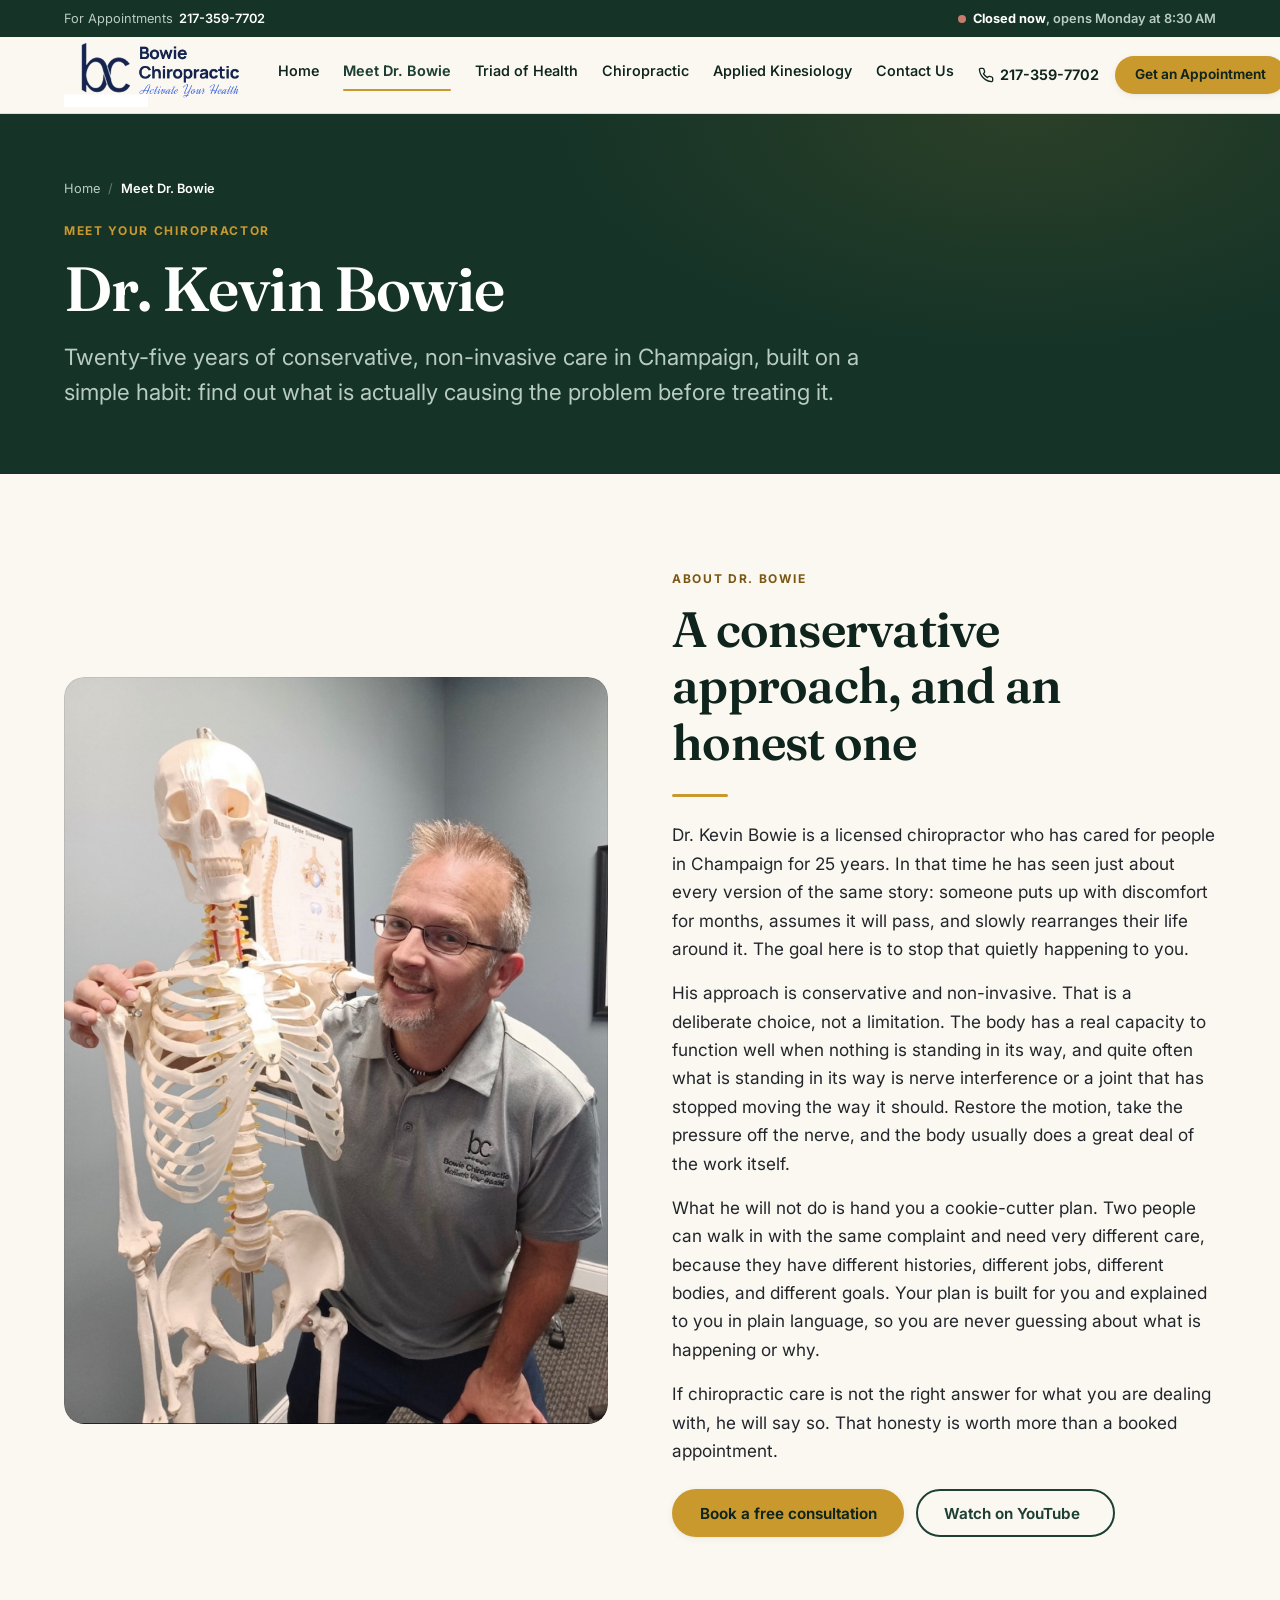
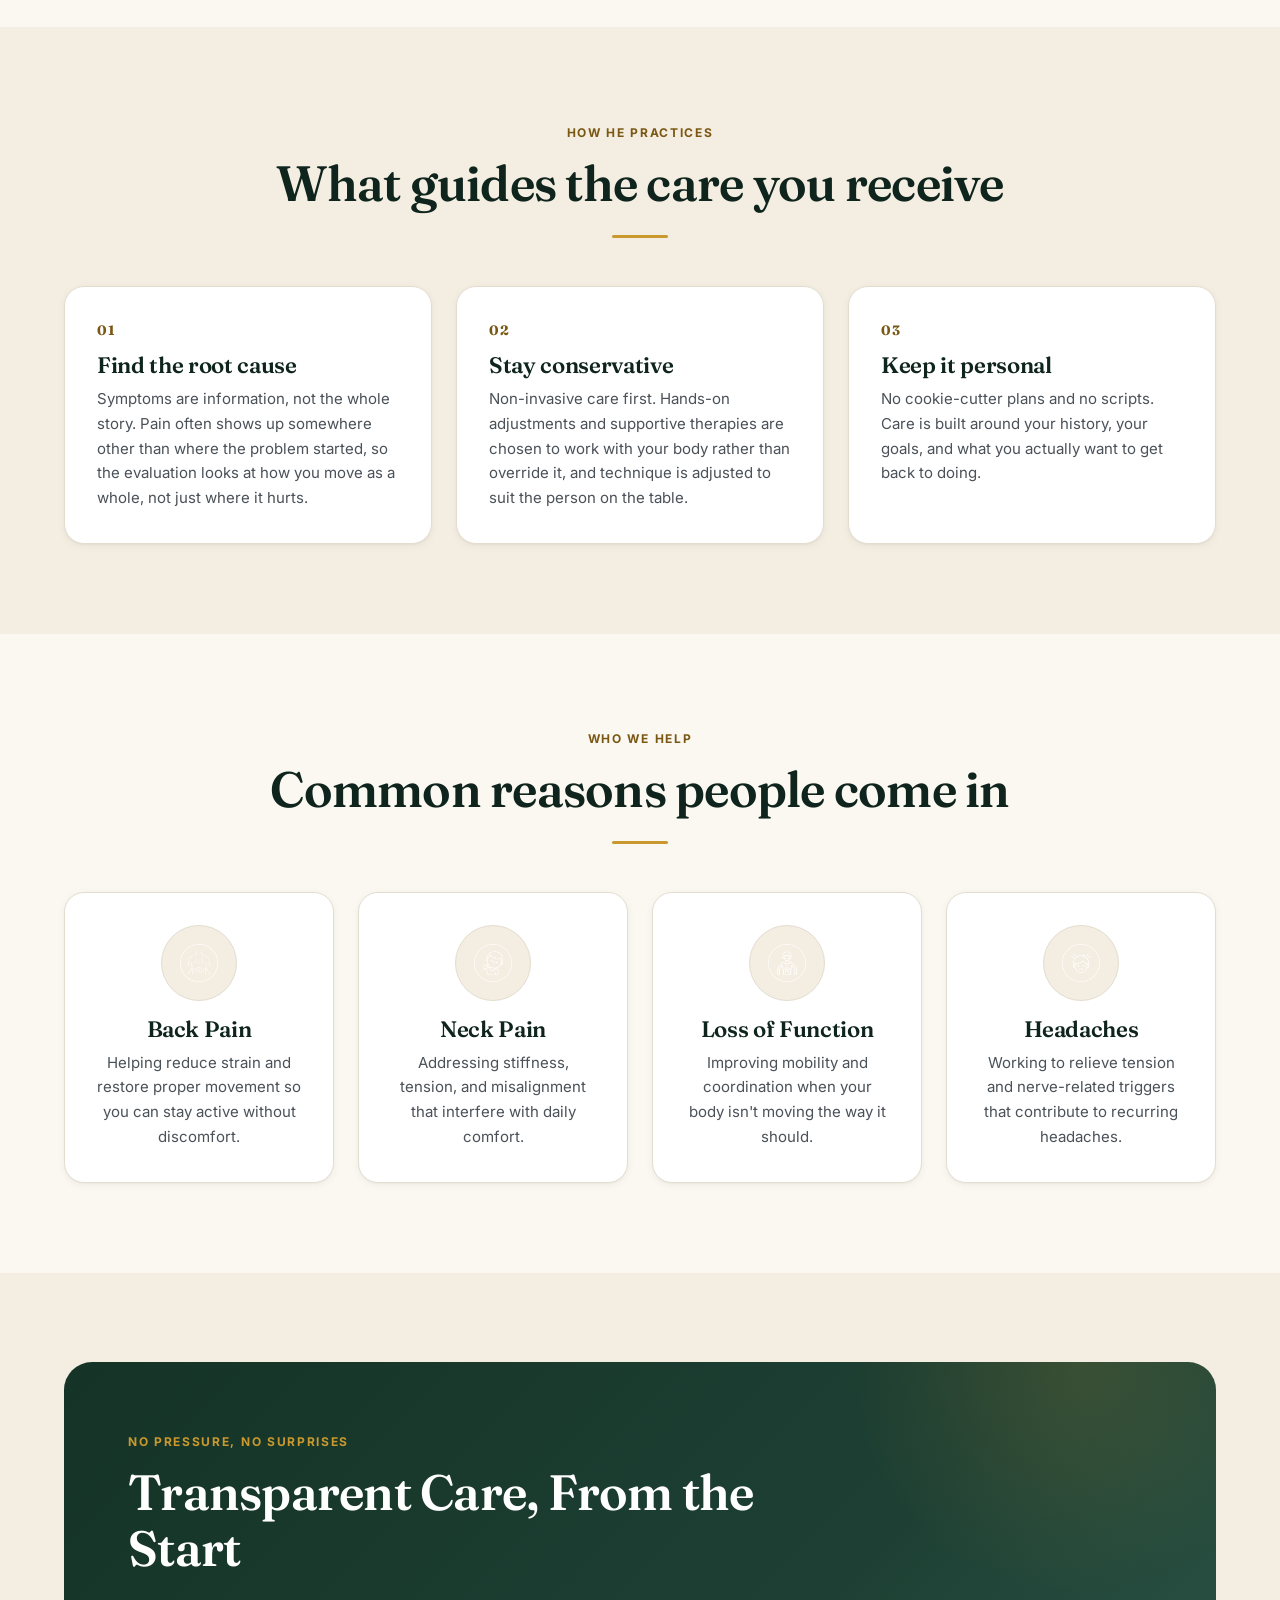
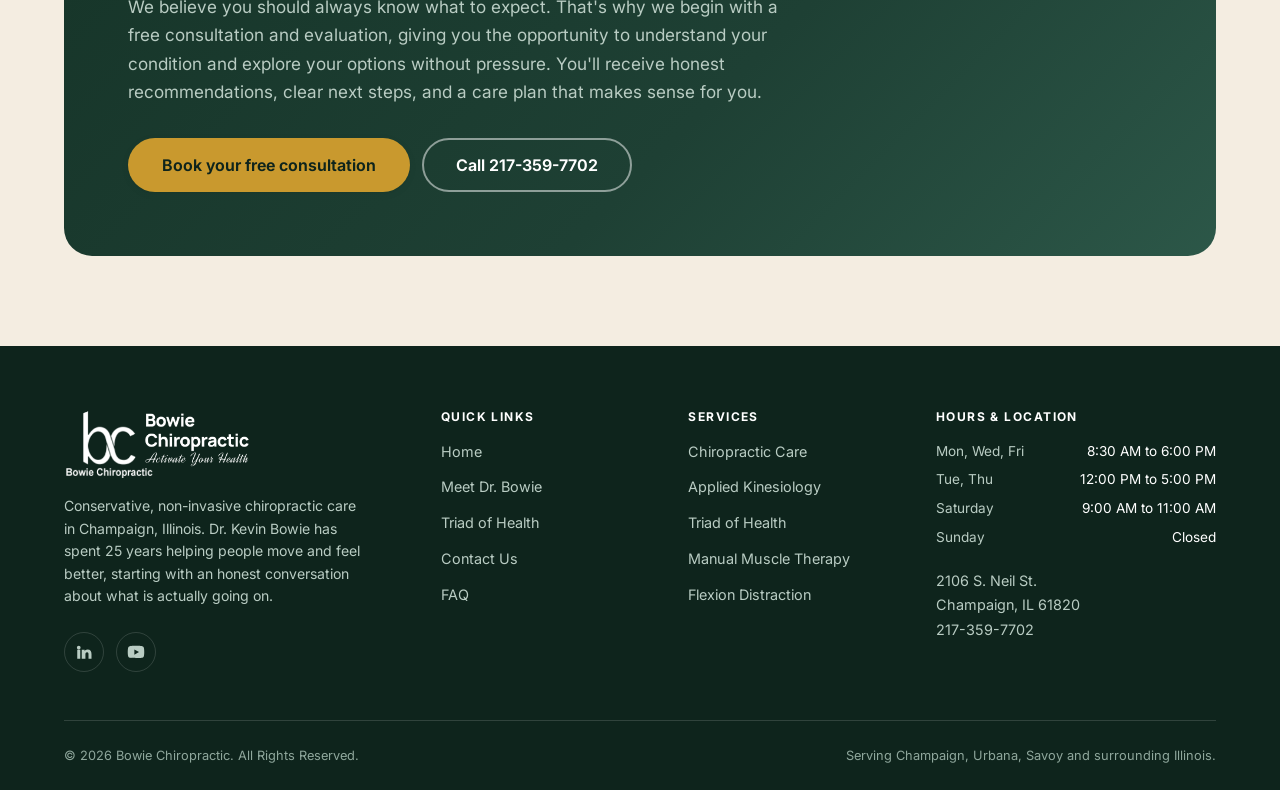
==== about.html @ b3b8a5f2 "Build static site for Bowie Chiropractic Six indexable pages (home, about, triad of health, chiropra" ====
<!DOCTYPE html>
<html lang="en-US">
<head>
<meta charset="utf-8">
<meta name="viewport" content="width=device-width, initial-scale=1">

<title>Meet Dr. Kevin Bowie | Chiropractor in Champaign, IL | Bowie Chiropractic</title>
<meta name="description" content="Meet Dr. Kevin Bowie, a licensed chiropractor with 25 years of experience in Champaign, IL. Conservative, non-invasive care focused on the root cause. Free consultation.">
<link rel="canonical" href="https://bowiechiropractic.com/about.html">

<meta name="robots" content="index, follow, max-image-preview:large">
<meta name="author" content="Bowie Chiropractic">

<meta name="geo.region" content="US-IL">
<meta name="geo.placename" content="Champaign, Illinois">
<meta name="geo.position" content="40.0882841;-88.2458714">
<meta name="ICBM" content="40.0882841, -88.2458714">

<meta property="og:type" content="profile">
<meta property="og:site_name" content="Bowie Chiropractic">
<meta property="og:locale" content="en_US">
<meta property="og:title" content="Meet Dr. Kevin Bowie | Chiropractor in Champaign, IL">
<meta property="og:description" content="25 years of conservative, non-invasive chiropractic care in Champaign, IL. No cookie-cutter plans, and an honest conversation from the start.">
<meta property="og:url" content="https://bowiechiropractic.com/about.html">
<meta property="og:image" content="https://bowiechiropractic.com/images/og-image.jpg">
<meta property="og:image:width" content="1200">
<meta property="og:image:height" content="630">
<meta property="og:image:alt" content="The Bowie Chiropractic office at 2106 S. Neil St. in Champaign, Illinois">

<meta name="twitter:card" content="summary_large_image">
<meta name="twitter:title" content="Meet Dr. Kevin Bowie | Chiropractor in Champaign, IL">
<meta name="twitter:description" content="25 years of conservative, non-invasive chiropractic care in Champaign, IL.">
<meta name="twitter:image" content="https://bowiechiropractic.com/images/og-image.jpg">

<meta name="theme-color" content="#1E4034">
<link rel="icon" href="images/logo.png">
<link rel="apple-touch-icon" href="images/logo.png">

<link rel="preconnect" href="https://fonts.googleapis.com">
<link rel="preconnect" href="https://fonts.gstatic.com" crossorigin>
<link rel="stylesheet" href="https://fonts.googleapis.com/css2?family=Fraunces:ital,opsz,wght@0,9..144,400..700;1,9..144,400..700&family=Inter:wght@400..700&display=swap" media="print" onload="this.media='all'">
<noscript><link rel="stylesheet" href="https://fonts.googleapis.com/css2?family=Fraunces:ital,opsz,wght@0,9..144,400..700;1,9..144,400..700&family=Inter:wght@400..700&display=swap"></noscript>

<link rel="stylesheet" href="css/styles.css">

<!-- ADDRESS NOTE: see the note in index.html. 2106 S. Neil St. is confirmed; some
     directories still list an older 1704 S Neil St address that should be corrected. -->

<script type="application/ld+json">
{
  "@context": "https://schema.org",
  "@type": "Physician",
  "@id": "https://bowiechiropractic.com/about.html#dr-bowie",
  "name": "Dr. Kevin Bowie",
  "givenName": "Kevin",
  "familyName": "Bowie",
  "jobTitle": "Chiropractor",
  "description": "Dr. Kevin Bowie is a licensed chiropractor with 25 years of experience serving Champaign, Illinois. He practices a conservative, non-invasive approach focused on identifying the root cause of dysfunction.",
  "medicalSpecialty": "Chiropractic",
  "url": "https://bowiechiropractic.com/about.html",
  "image": "https://bowiechiropractic.com/images/dr-kevin-bowie.jpeg",
  "telephone": "+1-217-359-7702",
  "worksFor": { "@id": "https://bowiechiropractic.com/#practice" },
  "address": {
    "@type": "PostalAddress",
    "streetAddress": "2106 S. Neil St.",
    "addressLocality": "Champaign",
    "addressRegion": "IL",
    "postalCode": "61820",
    "addressCountry": "US"
  },
  "sameAs": [
    "https://www.linkedin.com/in/kevin-bowie-49126a268",
    "https://www.youtube.com/@DrKevinBowie-j4e"
  ]
}
</script>

<script type="application/ld+json">
{
  "@context": "https://schema.org",
  "@type": "BreadcrumbList",
  "itemListElement": [
    { "@type": "ListItem", "position": 1, "name": "Home", "item": "https://bowiechiropractic.com/" },
    { "@type": "ListItem", "position": 2, "name": "Meet Dr. Bowie", "item": "https://bowiechiropractic.com/about.html" }
  ]
}
</script>
</head>

<body>
<a class="skip-link" href="#main">Skip to main content</a>

<div class="utility">
  <div class="wrap utility__inner">
    <p class="utility__item" style="margin:0;">
      For Appointments
      <a href="tel:+12173597702">217-359-7702</a>
    </p>
    <p class="status" data-status style="margin:0;">
      <span class="status__dot" aria-hidden="true"></span>
      <span class="status__text">Open today: Mon, Wed, Fri 8:30 AM to 6:00 PM</span>
    </p>
  </div>
</div>

<header class="header">
  <div class="wrap header__inner">
    <a class="logo" href="index.html" aria-label="Bowie Chiropractic, home">
      <img src="images/logo.png" alt="Bowie Chiropractic, Activate Your Health" width="333" height="112">
    </a>
    <nav class="nav" id="nav" aria-label="Main">
      <ul class="nav__list">
        <li><a class="nav__link" href="index.html">Home</a></li>
        <li><a class="nav__link" href="about.html" aria-current="page">Meet Dr. Bowie</a></li>
        <li><a class="nav__link" href="triad-of-health.html">Triad of Health</a></li>
        <li><a class="nav__link" href="chiropractic.html">Chiropractic</a></li>
        <li><a class="nav__link" href="applied-kinesiology.html">Applied Kinesiology</a></li>
        <li><a class="nav__link" href="contact.html">Contact Us</a></li>
      </ul>
      <div class="nav__cta">
        <a class="btn btn--gold" href="contact.html">Get an Appointment</a>
        <a class="btn btn--ghost" href="tel:+12173597702">Call 217-359-7702</a>
      </div>
    </nav>
    <div class="header__cta">
      <a class="header__phone" href="tel:+12173597702">
        <svg width="16" height="16" viewBox="0 0 24 24" fill="none" stroke="currentColor" stroke-width="2" stroke-linecap="round" stroke-linejoin="round" aria-hidden="true"><path d="M22 16.92v3a2 2 0 0 1-2.18 2 19.79 19.79 0 0 1-8.63-3.07 19.5 19.5 0 0 1-6-6 19.79 19.79 0 0 1-3.07-8.67A2 2 0 0 1 4.11 2h3a2 2 0 0 1 2 1.72c.13.96.36 1.9.7 2.81a2 2 0 0 1-.45 2.11L8.09 9.91a16 16 0 0 0 6 6l1.27-1.27a2 2 0 0 1 2.11-.45c.9.33 1.85.57 2.81.7A2 2 0 0 1 22 16.92z"/></svg>
        <span>217-359-7702</span>
      </a>
      <a class="btn btn--gold btn--sm" href="contact.html">Get an Appointment</a>
      <button class="burger" type="button" aria-label="Open menu" aria-expanded="false" aria-controls="nav">
        <span class="burger__box" aria-hidden="true"><span></span><span></span><span></span></span>
      </button>
    </div>
  </div>
</header>

<main id="main">

  <section class="page-hero">
    <div class="wrap">
      <nav class="crumbs" aria-label="Breadcrumb">
        <ol>
          <li><a href="index.html">Home</a></li>
          <li><span aria-current="page">Meet Dr. Bowie</span></li>
        </ol>
      </nav>
      <p class="eyebrow">Meet Your Chiropractor</p>
      <h1>Dr. Kevin Bowie</h1>
      <p class="lede">
        Twenty-five years of conservative, non-invasive care in Champaign, built on a simple
        habit: find out what is actually causing the problem before treating it.
      </p>
    </div>
  </section>

  <section class="section section--cream">
    <div class="wrap split">
      <div class="split__media reveal">
        <div class="media-frame">
          <img src="images/dr-kevin-bowie.jpeg"
               alt="Dr. Kevin Bowie smiling beside an anatomical skeleton in his Champaign chiropractic office"
               width="932" height="1280" loading="lazy" decoding="async">
        </div>
      </div>

      <div class="reveal" data-delay="1">
        <p class="eyebrow">About Dr. Bowie</p>
        <h2>A conservative approach, and an honest one</h2>
        <hr class="rule">
        <p>
          Dr. Kevin Bowie is a licensed chiropractor who has cared for people in Champaign for
          25 years. In that time he has seen just about every version of the same story: someone
          puts up with discomfort for months, assumes it will pass, and slowly rearranges their
          life around it. The goal here is to stop that quietly happening to you.
        </p>
        <p>
          His approach is conservative and non-invasive. That is a deliberate choice, not a
          limitation. The body has a real capacity to function well when nothing is standing in
          its way, and quite often what is standing in its way is nerve interference or a joint
          that has stopped moving the way it should. Restore the motion, take the pressure off
          the nerve, and the body usually does a great deal of the work itself.
        </p>
        <p>
          What he will not do is hand you a cookie-cutter plan. Two people can walk in with the
          same complaint and need very different care, because they have different histories,
          different jobs, different bodies, and different goals. Your plan is built for you and
          explained to you in plain language, so you are never guessing about what is happening
          or why.
        </p>
        <p>
          If chiropractic care is not the right answer for what you are dealing with, he will
          say so. That honesty is worth more than a booked appointment.
        </p>
        <div class="btn-row" style="margin-top:1.5rem;">
          <a class="btn btn--gold" href="contact.html">Book a free consultation</a>
          <a class="btn btn--ghost" href="https://www.youtube.com/@DrKevinBowie-j4e" target="_blank" rel="noopener noreferrer">
            Watch on YouTube<span class="sr-only">(opens in a new tab)</span>
          </a>
        </div>
      </div>
    </div>
  </section>

  <!-- Philosophy -->
  <section class="section section--sand">
    <div class="wrap">
      <div class="section-head section-head--center reveal">
        <p class="eyebrow">How He Practices</p>
        <h2>What guides the care you receive</h2>
        <hr class="rule">
      </div>

      <div class="grid grid--3">
        <article class="card reveal">
          <span class="card__num">01</span>
          <h3>Find the root cause</h3>
          <p>
            Symptoms are information, not the whole story. Pain often shows up somewhere other
            than where the problem started, so the evaluation looks at how you move as a whole,
            not just where it hurts.
          </p>
        </article>
        <article class="card reveal" data-delay="1">
          <span class="card__num">02</span>
          <h3>Stay conservative</h3>
          <p>
            Non-invasive care first. Hands-on adjustments and supportive therapies are chosen to
            work with your body rather than override it, and technique is adjusted to suit the
            person on the table.
          </p>
        </article>
        <article class="card reveal" data-delay="2">
          <span class="card__num">03</span>
          <h3>Keep it personal</h3>
          <p>
            No cookie-cutter plans and no scripts. Care is built around your history, your goals,
            and what you actually want to get back to doing.
          </p>
        </article>
      </div>
    </div>
  </section>

  <!-- Conditions -->
  <section class="section section--cream">
    <div class="wrap">
      <div class="section-head section-head--center reveal">
        <p class="eyebrow">Who We Help</p>
        <h2>Common reasons people come in</h2>
        <hr class="rule">
      </div>

      <div class="grid grid--4">
        <article class="card cond reveal">
          <span class="cond__icon" aria-hidden="true">
            <img src="images/icon-back-pain.png" alt="" width="65" height="65" loading="lazy" decoding="async">
          </span>
          <h3>Back Pain</h3>
          <p>Helping reduce strain and restore proper movement so you can stay active without discomfort.</p>
        </article>
        <article class="card cond reveal" data-delay="1">
          <span class="cond__icon" aria-hidden="true">
            <img src="images/icon-neck-pain.png" alt="" width="65" height="65" loading="lazy" decoding="async">
          </span>
          <h3>Neck Pain</h3>
          <p>Addressing stiffness, tension, and misalignment that interfere with daily comfort.</p>
        </article>
        <article class="card cond reveal" data-delay="2">
          <span class="cond__icon" aria-hidden="true">
            <img src="images/icon-loss-of-function.png" alt="" width="65" height="65" loading="lazy" decoding="async">
          </span>
          <h3>Loss of Function</h3>
          <p>Improving mobility and coordination when your body isn't moving the way it should.</p>
        </article>
        <article class="card cond reveal" data-delay="3">
          <span class="cond__icon" aria-hidden="true">
            <img src="images/icon-headaches.png" alt="" width="68" height="68" loading="lazy" decoding="async">
          </span>
          <h3>Headaches</h3>
          <p>Working to relieve tension and nerve-related triggers that contribute to recurring headaches.</p>
        </article>
      </div>
    </div>
  </section>

  <!-- Transparent care -->
  <section class="section section--sand">
    <div class="wrap">
      <div class="band reveal">
        <div class="band__inner">
          <p class="eyebrow">No Pressure, No Surprises</p>
          <h2>Transparent Care, From the Start</h2>
          <p>
            We believe you should always know what to expect. That's why we begin with a free
            consultation and evaluation, giving you the opportunity to understand your
            condition and explore your options without pressure. You'll receive honest
            recommendations, clear next steps, and a care plan that makes sense for you.
          </p>
          <div class="btn-row">
            <a class="btn btn--gold btn--lg" href="contact.html">Book your free consultation</a>
            <a class="btn btn--ghost-light btn--lg" href="tel:+12173597702">Call 217-359-7702</a>
          </div>
        </div>
      </div>
    </div>
  </section>

</main>

<footer class="footer">
  <div class="wrap">
    <div class="footer__grid">
      <div>
        <div class="footer__logo">
          <img src="images/footer-logo.png" alt="Bowie Chiropractic" width="339" height="117" loading="lazy" decoding="async">
        </div>
        <p class="footer__blurb">
          Conservative, non-invasive chiropractic care in Champaign, Illinois. Dr. Kevin Bowie
          has spent 25 years helping people move and feel better, starting with an honest
          conversation about what is actually going on.
        </p>
        <div class="socials">
          <a class="social" href="https://www.linkedin.com/in/kevin-bowie-49126a268" target="_blank" rel="noopener noreferrer" aria-label="Dr. Kevin Bowie on LinkedIn (opens in a new tab)">
            <svg width="18" height="18" viewBox="0 0 24 24" fill="currentColor" aria-hidden="true"><path d="M4.98 3.5a2.5 2.5 0 1 1 0 5 2.5 2.5 0 0 1 0-5zM3 9h4v12H3zM9 9h3.8v1.7h.05c.53-1 1.83-2.05 3.76-2.05C20.6 8.65 22 11.1 22 14.6V21h-4v-5.7c0-1.36-.02-3.1-1.9-3.1-1.9 0-2.2 1.48-2.2 3v5.8H9z"/></svg>
          </a>
          <a class="social" href="https://www.youtube.com/@DrKevinBowie-j4e" target="_blank" rel="noopener noreferrer" aria-label="Dr. Kevin Bowie on YouTube (opens in a new tab)">
            <svg width="18" height="18" viewBox="0 0 24 24" fill="currentColor" aria-hidden="true"><path d="M23 12s0-3.9-.5-5.7c-.3-1-1.1-1.8-2.1-2.1C18.6 3.7 12 3.7 12 3.7s-6.6 0-8.4.5c-1 .3-1.8 1.1-2.1 2.1C1 8.1 1 12 1 12s0 3.9.5 5.7c.3 1 1.1 1.8 2.1 2.1 1.8.5 8.4.5 8.4.5s6.6 0 8.4-.5c1-.3 1.8-1.1 2.1-2.1.5-1.8.5-5.7.5-5.7zM9.8 15.5v-7l6.2 3.5z"/></svg>
          </a>
        </div>
      </div>

      <nav aria-label="Quick links">
        <h2 class="footer__title">Quick Links</h2>
        <ul>
          <li><a href="index.html">Home</a></li>
          <li><a href="about.html">Meet Dr. Bowie</a></li>
          <li><a href="triad-of-health.html">Triad of Health</a></li>
          <li><a href="contact.html">Contact Us</a></li>
          <li><a href="index.html#faq">FAQ</a></li>
        </ul>
      </nav>

      <nav aria-label="Services">
        <h2 class="footer__title">Services</h2>
        <ul>
          <li><a href="chiropractic.html">Chiropractic Care</a></li>
          <li><a href="applied-kinesiology.html">Applied Kinesiology</a></li>
          <li><a href="triad-of-health.html">Triad of Health</a></li>
          <li><a href="chiropractic.html#manual-muscle-therapy">Manual Muscle Therapy</a></li>
          <li><a href="chiropractic.html#flexion-distraction">Flexion Distraction</a></li>
        </ul>
      </nav>

      <div>
        <h2 class="footer__title">Hours &amp; Location</h2>
        <div class="footer__hours">
          <div><span>Mon, Wed, Fri</span><span>8:30 AM to 6:00 PM</span></div>
          <div><span>Tue, Thu</span><span>12:00 PM to 5:00 PM</span></div>
          <div><span>Saturday</span><span>9:00 AM to 11:00 AM</span></div>
          <div><span>Sunday</span><span>Closed</span></div>
        </div>
        <address style="font-style:normal;margin-top:1.25rem;line-height:1.7;">
          <a href="https://www.google.com/maps/search/?api=1&amp;query=2106+S+Neil+St+Champaign+IL+61820" target="_blank" rel="noopener noreferrer">2106 S. Neil St.<br>Champaign, IL 61820</a><br>
          <a href="tel:+12173597702">217-359-7702</a>
        </address>
      </div>
    </div>

    <div class="footer__bottom">
      <p style="margin:0;">&copy; <span data-year>2026</span> Bowie Chiropractic. All Rights Reserved.</p>
      <p style="margin:0;">Serving Champaign, Urbana, Savoy and surrounding Illinois.</p>
    </div>
  </div>
</footer>

<div class="mobile-bar" aria-label="Quick actions">
  <a class="mobile-bar__call" href="tel:+12173597702">
    <svg width="17" height="17" viewBox="0 0 24 24" fill="none" stroke="currentColor" stroke-width="2" stroke-linecap="round" stroke-linejoin="round" aria-hidden="true"><path d="M22 16.92v3a2 2 0 0 1-2.18 2 19.79 19.79 0 0 1-8.63-3.07 19.5 19.5 0 0 1-6-6 19.79 19.79 0 0 1-3.07-8.67A2 2 0 0 1 4.11 2h3a2 2 0 0 1 2 1.72c.13.96.36 1.9.7 2.81a2 2 0 0 1-.45 2.11L8.09 9.91a16 16 0 0 0 6 6l1.27-1.27a2 2 0 0 1 2.11-.45c.9.33 1.85.57 2.81.7A2 2 0 0 1 22 16.92z"/></svg>
    Call
  </a>
  <a class="mobile-bar__book" href="contact.html">
    <svg width="17" height="17" viewBox="0 0 24 24" fill="none" stroke="currentColor" stroke-width="2" stroke-linecap="round" stroke-linejoin="round" aria-hidden="true"><rect x="3" y="4" width="18" height="18" rx="2"/><path d="M16 2v4M8 2v4M3 10h18"/></svg>
    Book a Visit
  </a>
</div>

<script src="js/main.js" defer></script>
</body>
</html>
---- css/styles.css ----
/* ==========================================================================
   Bowie Chiropractic - Design System
   Single stylesheet, no build step.
   Palette: deep pine green primary, warm gold accent, cream/sand grounds.
   NOTE: the logo mark is navy blue, so the header sits on cream (where navy
   reads cleanly) and green carries the footer, bands, and accents.
   ========================================================================== */

/* --------------------------------------------------------------------------
   1. Tokens
   -------------------------------------------------------------------------- */
:root {
  /* Pine green */
  --green-900: #0E241C;
  --green-800: #153327;
  --green-700: #1E4034; /* primary */
  --green-600: #2C5748;
  --green-500: #3E6E5C;
  --green-100: #E3EDE8;

  /* Warm gold */
  --gold-500: #C9992E; /* decorative fills, button grounds */
  --gold-600: #A87A22;
  --gold-ink:  #7A5712; /* gold TEXT on light grounds (AA safe) */
  --gold-on-dark: #E0B94F; /* gold TEXT on green grounds (AA safe) */

  /* Grounds */
  --cream: #FBF8F2;
  --sand: #F4EDE1;
  --sand-deep: #EADFCC;
  --white: #FFFFFF;

  /* Ink */
  --ink: #22262B;
  --ink-soft: #4A5158;
  --ink-mute: #6B7280;
  --ink-on-dark: #EAF1ED;
  --ink-on-dark-soft: #B9CCC3;
  --ink-on-dark-mute: #8FA79C; /* AA on green-900 (6.35:1); --ink-mute is not */

  /* Lines */
  --line: #E3DDD0;
  --line-dark: rgba(255, 255, 255, 0.14);

  /* Type */
  --font-display: "Fraunces", Georgia, "Times New Roman", serif;
  --font-body: "Inter", -apple-system, BlinkMacSystemFont, "Segoe UI", Roboto, sans-serif;

  /* Scale */
  --step--1: clamp(0.83rem, 0.8rem + 0.15vw, 0.9rem);
  --step-0: clamp(1rem, 0.96rem + 0.2vw, 1.075rem);
  --step-1: clamp(1.2rem, 1.12rem + 0.4vw, 1.4rem);
  --step-2: clamp(1.45rem, 1.3rem + 0.75vw, 1.85rem);
  --step-3: clamp(1.75rem, 1.5rem + 1.25vw, 2.4rem);
  --step-4: clamp(2.05rem, 1.65rem + 2vw, 3.1rem);
  --step-5: clamp(2.4rem, 1.8rem + 3vw, 3.9rem);

  /* Space */
  --sp-1: 0.25rem;
  --sp-2: 0.5rem;
  --sp-3: 0.75rem;
  --sp-4: 1rem;
  --sp-5: 1.5rem;
  --sp-6: 2rem;
  --sp-7: 3rem;
  --sp-8: 4rem;
  --sp-9: 6rem;
  --sp-10: 8rem;

  /* Radius */
  --r-sm: 8px;
  --r-md: 14px;
  --r-lg: 20px;
  --r-xl: 28px;
  --r-pill: 999px;

  /* Shadow */
  --sh-1: 0 1px 2px rgba(14, 36, 28, 0.04), 0 2px 8px rgba(14, 36, 28, 0.05);
  --sh-2: 0 2px 4px rgba(14, 36, 28, 0.05), 0 8px 24px rgba(14, 36, 28, 0.08);
  --sh-3: 0 12px 40px rgba(14, 36, 28, 0.14);

  --wrap: 1200px;
  --wrap-narrow: 760px;
  --header-h: 76px;
  --ease: cubic-bezier(0.22, 1, 0.36, 1);
}

/* --------------------------------------------------------------------------
   2. Reset / base
   -------------------------------------------------------------------------- */
*,
*::before,
*::after { box-sizing: border-box; }

html {
  scroll-behavior: smooth;
  -webkit-text-size-adjust: 100%;
  scroll-padding-top: calc(var(--header-h) + 24px);
  /* `clip` not `hidden`: it contains the parked off-canvas drawer without
     making the root a scroll container, so the sticky header still works. */
  overflow-x: clip;
}

body {
  margin: 0;
  font-family: var(--font-body);
  font-size: var(--step-0);
  line-height: 1.65;
  color: var(--ink);
  background: var(--cream);
  -webkit-font-smoothing: antialiased;
  text-rendering: optimizeLegibility;
  /* No overflow-x:hidden here on purpose. It turns <body> into a scroll
     container, which breaks the sticky header. The off-canvas drawer is kept
     out of the layout with visibility:hidden instead. */
}

h1, h2, h3, h4 {
  font-family: var(--font-display);
  font-weight: 600;
  line-height: 1.14;
  letter-spacing: -0.015em;
  color: var(--green-900);
  margin: 0 0 var(--sp-4);
  font-variation-settings: "SOFT" 0, "WONK" 0;
}

h1 { font-size: var(--step-5); }
h2 { font-size: var(--step-4); }
h3 { font-size: var(--step-2); }
h4 { font-size: var(--step-1); }

p { margin: 0 0 var(--sp-4); }
p:last-child { margin-bottom: 0; }

a { color: var(--green-700); text-decoration-thickness: 1px; text-underline-offset: 3px; }
a:hover { color: var(--gold-ink); }

img { max-width: 100%; height: auto; display: block; }

ul, ol { margin: 0 0 var(--sp-4); padding-left: 1.25rem; }
li { margin-bottom: var(--sp-2); }

strong { font-weight: 650; color: var(--green-900); }

/* Focus: visible and consistent */
:focus-visible {
  outline: 3px solid var(--gold-500);
  outline-offset: 3px;
  border-radius: 4px;
}

.skip-link {
  position: absolute;
  left: -9999px;
  top: 0;
  z-index: 200;
  background: var(--green-700);
  color: var(--white);
  padding: var(--sp-3) var(--sp-5);
  border-radius: 0 0 var(--r-sm) 0;
  font-weight: 600;
}
.skip-link:focus {
  left: 0;
  color: var(--white);
}

.sr-only {
  position: absolute;
  width: 1px; height: 1px;
  padding: 0; margin: -1px;
  overflow: hidden;
  clip: rect(0 0 0 0);
  white-space: nowrap;
  border: 0;
}

/* --------------------------------------------------------------------------
   3. Layout
   -------------------------------------------------------------------------- */
.wrap {
  width: 100%;
  max-width: var(--wrap);
  margin-inline: auto;
  padding-inline: var(--sp-5);
}
.wrap--narrow { max-width: var(--wrap-narrow); }

.section { padding-block: clamp(3.5rem, 7vw, 6.5rem); }
.section--tight { padding-block: clamp(2.5rem, 5vw, 4rem); }
.section--cream { background: var(--cream); }
.section--sand { background: var(--sand); }
.section--white { background: var(--white); }
.section--green {
  background: var(--green-800);
  color: var(--ink-on-dark);
}
.section--green h2,
.section--green h3 { color: var(--white); }
.section--green p { color: var(--ink-on-dark-soft); }

/* --------------------------------------------------------------------------
   4. Type helpers
   -------------------------------------------------------------------------- */
.eyebrow {
  display: inline-block;
  font-family: var(--font-body);
  font-size: 0.75rem;
  font-weight: 700;
  letter-spacing: 0.14em;
  text-transform: uppercase;
  color: var(--gold-ink);
  margin-bottom: var(--sp-3);
}
/* Any eyebrow sitting on a green ground must use the lighter gold.
   --gold-ink is for light grounds only (it is ~2:1 on green). */
.section--green .eyebrow,
.page-hero .eyebrow,
.band .eyebrow,
.hero .eyebrow { color: var(--gold-500); }

.lede {
  font-size: var(--step-1);
  line-height: 1.55;
  color: var(--ink-soft);
}
.section--green .lede { color: var(--ink-on-dark-soft); }

.section-head {
  max-width: 68ch;
  margin-bottom: var(--sp-7);
}
.section-head--center {
  text-align: center;
  margin-inline: auto;
}

.rule {
  width: 56px;
  height: 3px;
  border: 0;
  background: var(--gold-500);
  border-radius: 2px;
  margin: var(--sp-5) 0;
}
.section-head--center .rule { margin-inline: auto; }

/* --------------------------------------------------------------------------
   5. Buttons
   -------------------------------------------------------------------------- */
.btn {
  display: inline-flex;
  align-items: center;
  justify-content: center;
  gap: var(--sp-2);
  padding: 0.9rem 1.6rem;
  border-radius: var(--r-pill);
  border: 2px solid transparent;
  font-family: var(--font-body);
  font-size: 0.95rem;
  font-weight: 650;
  line-height: 1;
  text-decoration: none;
  cursor: pointer;
  transition: transform 0.25s var(--ease), box-shadow 0.25s var(--ease),
              background-color 0.2s ease, color 0.2s ease, border-color 0.2s ease;
  white-space: nowrap;
}
.btn:hover { transform: translateY(-2px); }
.btn:active { transform: translateY(0); }

/* Gold: dark ink on gold = AA */
.btn--gold {
  background: var(--gold-500);
  color: var(--green-900);
  box-shadow: var(--sh-1);
}
.btn--gold:hover {
  background: #D9A93B;
  color: var(--green-900);
  box-shadow: var(--sh-2);
}

.btn--green {
  background: var(--green-700);
  color: var(--white);
  box-shadow: var(--sh-1);
}
.btn--green:hover {
  background: var(--green-600);
  color: var(--white);
  box-shadow: var(--sh-2);
}

.btn--ghost {
  background: transparent;
  color: var(--green-700);
  border-color: var(--green-700);
}
.btn--ghost:hover {
  background: var(--green-700);
  color: var(--white);
}

.btn--ghost-light {
  background: transparent;
  color: var(--white);
  border-color: rgba(255, 255, 255, 0.5);
}
.btn--ghost-light:hover {
  background: var(--white);
  color: var(--green-800);
  border-color: var(--white);
}

.btn--lg { padding: 1.05rem 2rem; font-size: 1rem; }
.btn--sm { padding: 0.65rem 1.1rem; font-size: 0.85rem; }

.btn-row {
  display: flex;
  flex-wrap: wrap;
  gap: var(--sp-3);
  align-items: center;
}

/* --------------------------------------------------------------------------
   6. Header
   -------------------------------------------------------------------------- */
.utility {
  background: var(--green-800);
  color: var(--ink-on-dark-soft);
  font-size: 0.8rem;
  padding-block: 0.5rem;
}
.utility__inner {
  display: flex;
  align-items: center;
  justify-content: space-between;
  gap: var(--sp-4);
  flex-wrap: wrap;
}
.utility a { color: var(--white); font-weight: 600; text-decoration: none; }
.utility a:hover { color: var(--gold-500); text-decoration: underline; }

.utility__item {
  display: inline-flex;
  align-items: center;
  gap: 0.4rem;
}

/* Open today indicator */
.status {
  display: inline-flex;
  align-items: center;
  gap: 0.45rem;
  font-weight: 600;
  color: var(--ink-on-dark-soft);
}
.status__dot {
  width: 8px;
  height: 8px;
  border-radius: 50%;
  background: var(--ink-mute);
  flex: none;
  position: relative;
}
.status--open .status__dot { background: #5FBF8C; }
.status--open .status__dot::after {
  content: "";
  position: absolute;
  inset: -4px;
  border-radius: 50%;
  border: 1px solid rgba(95, 191, 140, 0.5);
  animation: pulse 2.4s ease-out infinite;
}
.status--closed .status__dot { background: #C77B6A; }
/* Inherit by default: this component is reused on light grounds (contact page),
   where a hard-coded white would be invisible. Only lighten it inside the
   dark utility bar. */
.status__text b { color: inherit; font-weight: 700; }
.utility .status__text b { color: var(--white); }

@keyframes pulse {
  0% { transform: scale(0.7); opacity: 1; }
  100% { transform: scale(1.5); opacity: 0; }
}

.header {
  position: sticky;
  top: 0;
  z-index: 100;
  background: rgba(251, 248, 242, 0.92);
  backdrop-filter: saturate(180%) blur(12px);
  -webkit-backdrop-filter: saturate(180%) blur(12px);
  border-bottom: 1px solid var(--line);
  transition: box-shadow 0.3s ease;
}
.header.is-stuck { box-shadow: var(--sh-2); }

.header__inner {
  display: flex;
  align-items: center;
  justify-content: space-between;
  gap: var(--sp-5);
  min-height: var(--header-h);
}

.logo { display: inline-flex; align-items: center; flex: none; }
.logo img { width: 190px; height: 64px; object-fit: contain; }

.nav { margin-left: auto; }
/* Drawer-only CTAs. The desktop header has its own phone + button pair. */
.nav__cta { display: none; }
.nav__list {
  display: flex;
  align-items: center;
  gap: var(--sp-5);
  list-style: none;
  margin: 0;
  padding: 0;
}
.nav__link {
  display: inline-block;
  padding: 0.4rem 0;
  font-size: 0.9rem;
  font-weight: 550;
  color: var(--green-900);
  text-decoration: none;
  position: relative;
  white-space: nowrap;
}
.nav__link::after {
  content: "";
  position: absolute;
  left: 0;
  bottom: -2px;
  width: 100%;
  height: 2px;
  background: var(--gold-500);
  transform: scaleX(0);
  transform-origin: right;
  transition: transform 0.3s var(--ease);
  border-radius: 2px;
}
.nav__link:hover::after,
.nav__link[aria-current="page"]::after {
  transform: scaleX(1);
  transform-origin: left;
}
.nav__link[aria-current="page"] { color: var(--green-700); font-weight: 650; }

.header__cta {
  display: flex;
  align-items: center;
  gap: var(--sp-4);
  flex: none;
}
.header__phone {
  display: inline-flex;
  align-items: center;
  gap: 0.4rem;
  font-weight: 650;
  font-size: 0.9rem;
  color: var(--green-900);
  text-decoration: none;
  white-space: nowrap;
}
.header__phone:hover { color: var(--gold-ink); }
.header__phone svg { flex: none; }

/* Burger */
.burger {
  display: none;
  width: 44px;
  height: 44px;
  padding: 0;
  border: 1px solid var(--line);
  border-radius: var(--r-sm);
  background: var(--white);
  cursor: pointer;
  align-items: center;
  justify-content: center;
}
.burger__box {
  position: relative;
  width: 20px;
  height: 14px;
  display: block;
}
.burger__box span {
  position: absolute;
  left: 0;
  width: 100%;
  height: 2px;
  background: var(--green-900);
  border-radius: 2px;
  transition: transform 0.3s var(--ease), opacity 0.2s ease, top 0.3s var(--ease);
}
.burger__box span:nth-child(1) { top: 0; }
.burger__box span:nth-child(2) { top: 6px; }
.burger__box span:nth-child(3) { top: 12px; }
.burger[aria-expanded="true"] .burger__box span:nth-child(1) { top: 6px; transform: rotate(45deg); }
.burger[aria-expanded="true"] .burger__box span:nth-child(2) { opacity: 0; }
.burger[aria-expanded="true"] .burger__box span:nth-child(3) { top: 6px; transform: rotate(-45deg); }

/* --------------------------------------------------------------------------
   7. Hero
   -------------------------------------------------------------------------- */
.hero {
  position: relative;
  background: var(--green-800);
  color: var(--ink-on-dark);
  overflow: hidden;
  isolation: isolate;
}
.hero::before {
  content: "";
  position: absolute;
  inset: 0;
  background:
    radial-gradient(900px 500px at 12% 10%, rgba(62, 110, 92, 0.5), transparent 60%),
    radial-gradient(700px 500px at 95% 90%, rgba(201, 153, 46, 0.14), transparent 60%);
  z-index: -1;
}
.hero__grid {
  display: grid;
  grid-template-columns: 1.05fr 0.95fr;
  gap: clamp(2rem, 5vw, 4.5rem);
  align-items: center;
  padding-block: clamp(3rem, 6vw, 5.5rem);
}
.hero h1 { color: var(--white); }
.hero h1 em {
  font-style: italic;
  color: var(--gold-500);
  font-variation-settings: "SOFT" 100, "WONK" 1;
}
.hero__lede {
  font-size: var(--step-1);
  color: var(--ink-on-dark-soft);
  max-width: 52ch;
  margin-bottom: var(--sp-6);
}

.badge {
  display: inline-flex;
  align-items: center;
  gap: var(--sp-2);
  padding: 0.45rem 0.95rem;
  border-radius: var(--r-pill);
  background: rgba(201, 153, 46, 0.16);
  border: 1px solid rgba(201, 153, 46, 0.45);
  color: var(--gold-500);
  font-size: 0.78rem;
  font-weight: 700;
  letter-spacing: 0.08em;
  text-transform: uppercase;
  margin-bottom: var(--sp-5);
}
.badge svg { flex: none; }

.hero__media {
  position: relative;
}
.hero__media img {
  width: 100%;
  height: clamp(380px, 52vw, 560px);
  object-fit: cover;
  object-position: center 22%;
  border-radius: var(--r-xl);
  box-shadow: var(--sh-3);
}
.hero__media::after {
  content: "";
  position: absolute;
  inset: 0;
  border-radius: var(--r-xl);
  box-shadow: inset 0 0 0 1px rgba(255, 255, 255, 0.14);
  pointer-events: none;
}

/* Floating credential card */
.hero__card {
  position: absolute;
  left: clamp(-1rem, -2vw, -2rem);
  bottom: clamp(1rem, 3vw, 2rem);
  background: var(--white);
  border-radius: var(--r-md);
  box-shadow: var(--sh-3);
  padding: var(--sp-4) var(--sp-5);
  max-width: 260px;
}
.hero__card p {
  margin: 0;
  font-size: 0.82rem;
  line-height: 1.45;
  color: var(--ink-soft);
}
.hero__card strong {
  display: block;
  font-family: var(--font-display);
  font-size: 1rem;
  color: var(--green-900);
  margin-bottom: 2px;
}

/* --------------------------------------------------------------------------
   8. Trust bar
   -------------------------------------------------------------------------- */
.trust {
  background: var(--green-900);
  border-top: 1px solid var(--line-dark);
  padding-block: var(--sp-5);
}
.trust__grid {
  display: grid;
  grid-template-columns: repeat(4, 1fr);
  gap: var(--sp-5);
}
.trust__item {
  display: flex;
  align-items: center;
  gap: var(--sp-3);
  color: var(--ink-on-dark-soft);
  font-size: 0.86rem;
  line-height: 1.35;
}
.trust__item svg { flex: none; color: var(--gold-500); }
.trust__item b { display: block; color: var(--white); font-weight: 650; }

/* --------------------------------------------------------------------------
   9. Cards
   -------------------------------------------------------------------------- */
.grid { display: grid; gap: var(--sp-5); }
.grid--2 { grid-template-columns: repeat(2, 1fr); }
.grid--3 { grid-template-columns: repeat(3, 1fr); }
.grid--4 { grid-template-columns: repeat(4, 1fr); }

.card {
  background: var(--white);
  border: 1px solid var(--line);
  border-radius: var(--r-lg);
  padding: var(--sp-6);
  box-shadow: var(--sh-1);
  transition: transform 0.35s var(--ease), box-shadow 0.35s var(--ease),
              border-color 0.35s ease;
  position: relative;
  display: flex;
  flex-direction: column;
}
.card:hover {
  transform: translateY(-4px);
  box-shadow: var(--sh-2);
  border-color: var(--sand-deep);
}
.card h3 { font-size: var(--step-1); margin-bottom: var(--sp-2); }
.card p { font-size: 0.94rem; color: var(--ink-soft); }

/* Whole-card link */
.card--link .card__link {
  text-decoration: none;
  color: inherit;
}
.card--link .card__link::after {
  content: "";
  position: absolute;
  inset: 0;
  border-radius: var(--r-lg);
}
.card--link:focus-within {
  outline: 3px solid var(--gold-500);
  outline-offset: 3px;
}
.card--link .card__link:focus-visible { outline: none; }

.card__num {
  font-family: var(--font-display);
  font-size: 0.85rem;
  font-weight: 700;
  color: var(--gold-ink);
  letter-spacing: 0.1em;
  margin-bottom: var(--sp-3);
  display: block;
}

.card__icon {
  width: 52px;
  height: 52px;
  border-radius: var(--r-md);
  background: var(--green-100);
  display: grid;
  place-items: center;
  margin-bottom: var(--sp-4);
  color: var(--green-700);
  flex: none;
}
.card__icon svg { width: 26px; height: 26px; }
.card__icon img { width: 30px; height: 30px; object-fit: contain; }

.card__more {
  margin-top: auto;
  padding-top: var(--sp-4);
  font-size: 0.85rem;
  font-weight: 650;
  color: var(--green-700);
  display: inline-flex;
  align-items: center;
  gap: 0.35rem;
}
.card--link:hover .card__more { color: var(--gold-ink); gap: 0.6rem; }
.card__more svg { transition: transform 0.25s var(--ease); }
.card--link:hover .card__more svg { transform: translateX(3px); }

/* Condition cards (use his real icon PNGs) */
.cond {
  text-align: center;
  align-items: center;
}
.cond__icon {
  width: 76px;
  height: 76px;
  border-radius: 50%;
  background: var(--sand);
  display: grid;
  place-items: center;
  margin-bottom: var(--sp-4);
  border: 1px solid var(--line);
}
.cond__icon img { width: 38px; height: 38px; object-fit: contain; }
.cond h3 { font-size: var(--step-1); }

/* --------------------------------------------------------------------------
   10. Split / media rows
   -------------------------------------------------------------------------- */
.split {
  display: grid;
  grid-template-columns: 1fr 1fr;
  gap: clamp(2rem, 5vw, 4.5rem);
  align-items: center;
}
.split--media-right .split__media { order: 2; }
.split__media img {
  width: 100%;
  border-radius: var(--r-lg);
  box-shadow: var(--sh-2);
}
.split__media--tall img {
  height: clamp(400px, 50vw, 580px);
  object-fit: cover;
}

.media-frame {
  position: relative;
  border-radius: var(--r-lg);
  overflow: hidden;
}
.media-frame::after {
  content: "";
  position: absolute;
  inset: 0;
  box-shadow: inset 0 0 0 1px rgba(14, 36, 28, 0.08);
  border-radius: var(--r-lg);
  pointer-events: none;
}

/* --------------------------------------------------------------------------
   11. Checklist / who we help
   -------------------------------------------------------------------------- */
.checks { list-style: none; padding: 0; margin: 0; display: grid; gap: var(--sp-4); }
.checks li {
  display: flex;
  gap: var(--sp-4);
  align-items: flex-start;
  margin: 0;
  padding: var(--sp-4) 0;
  border-bottom: 1px solid var(--line);
}
.checks li:last-child { border-bottom: 0; }
.checks__mark {
  width: 26px;
  height: 26px;
  border-radius: 50%;
  background: var(--green-100);
  color: var(--green-700);
  display: grid;
  place-items: center;
  flex: none;
  margin-top: 2px;
}
.checks__mark svg { width: 14px; height: 14px; }
.checks b {
  display: block;
  color: var(--green-900);
  font-family: var(--font-display);
  font-size: 1.05rem;
  font-weight: 600;
  margin-bottom: 2px;
}
.checks span { color: var(--ink-soft); font-size: 0.94rem; }

/* --------------------------------------------------------------------------
   12. Phases of care (from Dr. Bowie's in-office board)
   -------------------------------------------------------------------------- */
.phases {
  display: grid;
  grid-template-columns: repeat(3, 1fr);
  gap: var(--sp-5);
  counter-reset: phase;
  position: relative;
}
.phase {
  background: rgba(255, 255, 255, 0.05);
  border: 1px solid var(--line-dark);
  border-radius: var(--r-lg);
  padding: var(--sp-6);
  position: relative;
  overflow: hidden;
}
.phase__step {
  font-family: var(--font-display);
  font-size: 0.78rem;
  font-weight: 700;
  letter-spacing: 0.14em;
  text-transform: uppercase;
  color: var(--gold-500);
  display: block;
  margin-bottom: var(--sp-2);
}
.phase h3 {
  font-size: var(--step-2);
  color: var(--white);
  font-style: italic;
  font-variation-settings: "SOFT" 100, "WONK" 1;
  margin-bottom: var(--sp-4);
}
.phase ul {
  list-style: none;
  padding: 0;
  margin: 0;
  display: grid;
  gap: var(--sp-2);
}
.phase li {
  color: var(--ink-on-dark-soft);
  font-size: 0.9rem;
  padding-left: 1.1rem;
  position: relative;
  margin: 0;
}
.phase li::before {
  content: "";
  position: absolute;
  left: 0;
  top: 0.6em;
  width: 5px;
  height: 5px;
  border-radius: 50%;
  background: var(--gold-500);
}

.phases__note {
  text-align: center;
  margin-top: var(--sp-6);
  font-family: var(--font-display);
  font-size: var(--step-1);
  font-style: italic;
  color: var(--white);
  font-variation-settings: "SOFT" 100, "WONK" 1;
}

/* --------------------------------------------------------------------------
   13. Triad
   -------------------------------------------------------------------------- */
.triad {
  display: grid;
  grid-template-columns: repeat(3, 1fr);
  gap: var(--sp-5);
}
.triad__card {
  background: var(--white);
  border: 1px solid var(--line);
  border-radius: var(--r-lg);
  padding: var(--sp-6);
  box-shadow: var(--sh-1);
  border-top: 3px solid var(--gold-500);
  transition: transform 0.35s var(--ease), box-shadow 0.35s var(--ease);
}
.triad__card:hover { transform: translateY(-4px); box-shadow: var(--sh-2); }
.triad__glyph {
  width: 56px;
  height: 56px;
  border-radius: var(--r-md);
  background: var(--green-100);
  display: grid;
  place-items: center;
  color: var(--green-700);
  margin-bottom: var(--sp-4);
}

/* Triangle diagram */
.triangle {
  display: grid;
  place-items: center;
  padding: var(--sp-6);
}
.triangle svg { width: 100%; max-width: 420px; height: auto; }

/* --------------------------------------------------------------------------
   14. Band / CTA
   -------------------------------------------------------------------------- */
.band {
  background: linear-gradient(135deg, var(--green-800), var(--green-700) 60%, var(--green-600));
  color: var(--white);
  border-radius: var(--r-xl);
  padding: clamp(2.5rem, 5vw, 4rem);
  position: relative;
  overflow: hidden;
}
.band::before {
  content: "";
  position: absolute;
  top: -50%;
  right: -10%;
  width: 500px;
  height: 500px;
  background: radial-gradient(circle, rgba(201, 153, 46, 0.16), transparent 65%);
  pointer-events: none;
}
.band h2 { color: var(--white); position: relative; }
.band p { color: var(--ink-on-dark-soft); position: relative; }
.band .btn-row { position: relative; margin-top: var(--sp-6); }
.band__inner { max-width: 62ch; position: relative; }

.cta-final { text-align: center; }
.cta-final .band__inner { max-width: 62ch; margin-inline: auto; }
.cta-final .btn-row { justify-content: center; }

/* --------------------------------------------------------------------------
   15. FAQ
   -------------------------------------------------------------------------- */
.faq { display: grid; gap: var(--sp-3); max-width: 860px; margin-inline: auto; }

.faq__item {
  background: var(--white);
  border: 1px solid var(--line);
  border-radius: var(--r-md);
  overflow: hidden;
  transition: border-color 0.25s ease, box-shadow 0.25s ease;
}
.faq__item[open] {
  border-color: var(--sand-deep);
  box-shadow: var(--sh-1);
}
.faq__q {
  display: flex;
  align-items: center;
  justify-content: space-between;
  gap: var(--sp-4);
  padding: var(--sp-5);
  cursor: pointer;
  font-family: var(--font-display);
  font-size: var(--step-1);
  font-weight: 600;
  color: var(--green-900);
  list-style: none;
  transition: background-color 0.2s ease;
}
.faq__q::-webkit-details-marker { display: none; }
.faq__q:hover { background: var(--sand); }
.faq__icon {
  flex: none;
  width: 30px;
  height: 30px;
  border-radius: 50%;
  background: var(--green-100);
  color: var(--green-700);
  display: grid;
  place-items: center;
  transition: transform 0.35s var(--ease), background-color 0.25s ease;
}
.faq__item[open] .faq__icon {
  transform: rotate(45deg);
  background: var(--gold-500);
  color: var(--green-900);
}
.faq__a {
  padding: 0 var(--sp-5) var(--sp-5);
  color: var(--ink-soft);
  font-size: 0.96rem;
}
.faq__a p { max-width: 68ch; }

/* --------------------------------------------------------------------------
   16. Location / map
   -------------------------------------------------------------------------- */
.map-frame {
  border-radius: var(--r-lg);
  overflow: hidden;
  border: 1px solid var(--line);
  box-shadow: var(--sh-2);
  background: var(--sand);
  min-height: 380px;
}
.map-frame iframe {
  display: block;
  width: 100%;
  height: 100%;
  min-height: 380px;
  border: 0;
}

.info-list { list-style: none; padding: 0; margin: 0; display: grid; gap: var(--sp-5); }
.info-list li { display: flex; gap: var(--sp-4); margin: 0; }
.info-list__icon {
  width: 42px;
  height: 42px;
  border-radius: var(--r-sm);
  background: var(--green-100);
  color: var(--green-700);
  display: grid;
  place-items: center;
  flex: none;
}
.info-list b {
  display: block;
  font-size: 0.75rem;
  font-weight: 700;
  letter-spacing: 0.1em;
  text-transform: uppercase;
  color: var(--gold-ink);
  margin-bottom: 2px;
}
.info-list a { color: var(--green-900); font-weight: 600; text-decoration: none; }
.info-list a:hover { color: var(--gold-ink); text-decoration: underline; }

/* Hours table */
.hours {
  width: 100%;
  border-collapse: collapse;
  font-size: 0.94rem;
}
.hours caption {
  text-align: left;
  font-family: var(--font-display);
  font-size: var(--step-1);
  font-weight: 600;
  color: var(--green-900);
  margin-bottom: var(--sp-4);
}
.hours th,
.hours td {
  padding: 0.8rem 0.25rem;
  border-bottom: 1px solid var(--line);
  text-align: left;
}
.hours th {
  font-weight: 600;
  color: var(--green-900);
  width: 42%;
}
.hours td { color: var(--ink-soft); text-align: right; }
.hours tr:last-child th,
.hours tr:last-child td { border-bottom: 0; }
.hours tr.is-today th,
.hours tr.is-today td {
  color: var(--green-700);
  font-weight: 700;
  background: var(--green-100);
}
.hours tr.is-today th { border-radius: var(--r-sm) 0 0 var(--r-sm); padding-left: 0.6rem; }
.hours tr.is-today td { border-radius: 0 var(--r-sm) var(--r-sm) 0; padding-right: 0.6rem; }
.hours .is-closed { color: var(--ink-mute); }

/* --------------------------------------------------------------------------
   17. Video library
   -------------------------------------------------------------------------- */
.video-cta {
  display: grid;
  grid-template-columns: auto 1fr auto;
  align-items: center;
  gap: var(--sp-5);
  background: var(--white);
  border: 1px solid var(--line);
  border-radius: var(--r-lg);
  padding: var(--sp-6);
  box-shadow: var(--sh-1);
}
.video-cta__play {
  width: 64px;
  height: 64px;
  border-radius: 50%;
  background: #FF0000;
  color: var(--white);
  display: grid;
  place-items: center;
  flex: none;
  box-shadow: 0 6px 20px rgba(255, 0, 0, 0.28);
}
.video-cta h3 { margin-bottom: var(--sp-1); }
.video-cta p { margin: 0; font-size: 0.94rem; color: var(--ink-soft); }

/* --------------------------------------------------------------------------
   18. Page hero (inner pages)
   -------------------------------------------------------------------------- */
.page-hero {
  background: var(--green-800);
  color: var(--ink-on-dark);
  padding-block: clamp(2.75rem, 5vw, 4.5rem);
  position: relative;
  overflow: hidden;
}
.page-hero::before {
  content: "";
  position: absolute;
  inset: 0;
  background: radial-gradient(800px 400px at 80% 0%, rgba(201, 153, 46, 0.12), transparent 60%);
}
.page-hero > * { position: relative; }
.page-hero h1 { color: var(--white); max-width: 20ch; }
/* Must re-light .lede here: its default --ink-soft is a dark-on-dark failure
   against the green ground (~1.7:1). */
.page-hero .lede {
  max-width: 60ch;
  color: var(--ink-on-dark-soft);
}

/* Breadcrumb */
.crumbs {
  font-size: 0.8rem;
  margin-bottom: var(--sp-4);
}
.crumbs ol {
  list-style: none;
  display: flex;
  flex-wrap: wrap;
  gap: 0.5rem;
  padding: 0;
  margin: 0;
}
.crumbs li { margin: 0; display: flex; align-items: center; gap: 0.5rem; }
.crumbs li:not(:last-child)::after {
  content: "/";
  color: rgba(255, 255, 255, 0.35);
}
.crumbs a { color: var(--ink-on-dark-soft); text-decoration: none; }
.crumbs a:hover { color: var(--gold-500); text-decoration: underline; }
.crumbs [aria-current="page"] { color: var(--white); font-weight: 600; }

/* Prose */
.prose h2 { margin-top: var(--sp-7); }
.prose h2:first-child { margin-top: 0; }
.prose h3 { margin-top: var(--sp-6); }
.prose ul { padding-left: 0; list-style: none; }
.prose ul li {
  padding-left: 1.6rem;
  position: relative;
  color: var(--ink-soft);
}
.prose ul li::before {
  content: "";
  position: absolute;
  left: 0;
  top: 0.62em;
  width: 6px;
  height: 6px;
  border-radius: 50%;
  background: var(--gold-500);
}

/* Anchored therapy subsections */
.therapy {
  background: var(--white);
  border: 1px solid var(--line);
  border-radius: var(--r-lg);
  padding: var(--sp-6);
  box-shadow: var(--sh-1);
  scroll-margin-top: calc(var(--header-h) + 32px);
}
.therapy + .therapy { margin-top: var(--sp-5); }
.therapy h3 { margin-top: 0; display: flex; align-items: center; gap: var(--sp-3); }
.therapy__tag {
  font-family: var(--font-body);
  font-size: 0.68rem;
  font-weight: 700;
  letter-spacing: 0.1em;
  text-transform: uppercase;
  color: var(--gold-ink);
  background: var(--sand);
  border: 1px solid var(--sand-deep);
  padding: 0.25rem 0.6rem;
  border-radius: var(--r-pill);
}

/* Jump links */
.jump {
  display: flex;
  flex-wrap: wrap;
  gap: var(--sp-2);
  padding: 0;
  margin: 0 0 var(--sp-6);
  list-style: none;
}
.jump li { margin: 0; }
.jump a {
  display: inline-block;
  padding: 0.5rem 0.95rem;
  border-radius: var(--r-pill);
  background: var(--white);
  border: 1px solid var(--line);
  font-size: 0.84rem;
  font-weight: 600;
  color: var(--green-700);
  text-decoration: none;
  transition: all 0.2s ease;
}
.jump a:hover {
  background: var(--green-700);
  color: var(--white);
  border-color: var(--green-700);
}

/* --------------------------------------------------------------------------
   19. Form
   -------------------------------------------------------------------------- */
.form { display: grid; gap: var(--sp-4); }
.form__row { display: grid; grid-template-columns: 1fr 1fr; gap: var(--sp-4); }
.field { display: grid; gap: 0.4rem; }
.field label {
  font-size: 0.82rem;
  font-weight: 650;
  color: var(--green-900);
}
.field .req { color: #B4483A; }
.field input,
.field textarea {
  font-family: var(--font-body);
  font-size: 0.95rem;
  color: var(--ink);
  padding: 0.85rem 1rem;
  border: 1px solid var(--line);
  border-radius: var(--r-sm);
  background: var(--white);
  width: 100%;
  transition: border-color 0.2s ease, box-shadow 0.2s ease;
}
.field input:focus,
.field textarea:focus {
  outline: none;
  border-color: var(--green-600);
  box-shadow: 0 0 0 3px rgba(44, 87, 72, 0.15);
}
.field textarea { resize: vertical; min-height: 140px; }
.form__note { font-size: 0.8rem; color: var(--ink-mute); }

.form-card {
  background: var(--white);
  border: 1px solid var(--line);
  border-radius: var(--r-lg);
  padding: clamp(1.5rem, 3vw, 2.5rem);
  box-shadow: var(--sh-2);
}

/* --------------------------------------------------------------------------
   20. Footer
   -------------------------------------------------------------------------- */
.footer {
  background: var(--green-900);
  color: var(--ink-on-dark-soft);
  padding-block: var(--sp-8) var(--sp-5);
  font-size: 0.9rem;
}
.footer__grid {
  display: grid;
  grid-template-columns: 1.6fr 1fr 1fr 1.3fr;
  gap: var(--sp-6);
  padding-bottom: var(--sp-7);
  border-bottom: 1px solid var(--line-dark);
}
.footer h2, .footer h3 { color: var(--white); }
.footer__logo img { width: 200px; height: 69px; object-fit: contain; margin-bottom: var(--sp-4); }
.footer__blurb { max-width: 34ch; font-size: 0.88rem; line-height: 1.6; }
.footer__title {
  font-family: var(--font-body);
  font-size: 0.75rem;
  font-weight: 700;
  letter-spacing: 0.12em;
  text-transform: uppercase;
  color: var(--gold-500);
  margin-bottom: var(--sp-4);
}
.footer ul { list-style: none; padding: 0; margin: 0; display: grid; gap: var(--sp-3); }
.footer li { margin: 0; }
.footer a { color: var(--ink-on-dark-soft); text-decoration: none; transition: color 0.2s ease; }
.footer a:hover { color: var(--gold-500); text-decoration: underline; }

.footer__hours { display: grid; gap: 0.4rem; font-size: 0.85rem; }
.footer__hours div { display: flex; justify-content: space-between; gap: var(--sp-4); }
.footer__hours span:last-child { color: var(--white); white-space: nowrap; }

.socials { display: flex; gap: var(--sp-3); margin-top: var(--sp-5); }
.social {
  width: 40px;
  height: 40px;
  border-radius: 50%;
  border: 1px solid var(--line-dark);
  display: grid;
  place-items: center;
  color: var(--ink-on-dark-soft);
  transition: all 0.25s var(--ease);
}
.social:hover {
  background: var(--gold-500);
  border-color: var(--gold-500);
  color: var(--green-900);
  transform: translateY(-2px);
}

.footer__bottom {
  display: flex;
  justify-content: space-between;
  align-items: center;
  gap: var(--sp-4);
  padding-top: var(--sp-5);
  flex-wrap: wrap;
  font-size: 0.8rem;
  color: var(--ink-on-dark-mute);
}

/* --------------------------------------------------------------------------
   21. Mobile sticky bar
   -------------------------------------------------------------------------- */
.mobile-bar {
  position: fixed;
  bottom: 0;
  left: 0;
  right: 0;
  z-index: 90;
  display: none;
  gap: 1px;
  background: var(--line);
  border-top: 1px solid var(--line);
  box-shadow: 0 -4px 20px rgba(14, 36, 28, 0.1);
  padding-bottom: env(safe-area-inset-bottom, 0);
}
.mobile-bar a {
  flex: 1;
  display: flex;
  align-items: center;
  justify-content: center;
  gap: 0.5rem;
  padding: 1rem 0.5rem;
  font-size: 0.9rem;
  font-weight: 650;
  text-decoration: none;
  min-height: 56px;
}
.mobile-bar__call { background: var(--white); color: var(--green-800); }
.mobile-bar__book { background: var(--gold-500); color: var(--green-900); }

/* --------------------------------------------------------------------------
   22. Motion
   -------------------------------------------------------------------------- */
.reveal {
  opacity: 0;
  transform: translateY(18px);
  transition: opacity 0.7s var(--ease), transform 0.7s var(--ease);
  will-change: opacity, transform;
}
.reveal.is-in { opacity: 1; transform: none; }
.reveal[data-delay="1"] { transition-delay: 0.08s; }
.reveal[data-delay="2"] { transition-delay: 0.16s; }
.reveal[data-delay="3"] { transition-delay: 0.24s; }
.reveal[data-delay="4"] { transition-delay: 0.32s; }

@media (prefers-reduced-motion: reduce) {
  html { scroll-behavior: auto; }
  *,
  *::before,
  *::after {
    animation-duration: 0.001ms !important;
    animation-iteration-count: 1 !important;
    transition-duration: 0.001ms !important;
    scroll-behavior: auto !important;
  }
  .reveal { opacity: 1; transform: none; }
  .btn:hover, .card:hover, .triad__card:hover { transform: none; }
}

/* --------------------------------------------------------------------------
   23. Responsive
   -------------------------------------------------------------------------- */
@media (max-width: 1080px) {
  .footer__grid { grid-template-columns: 1fr 1fr; row-gap: var(--sp-7); }
  .trust__grid { grid-template-columns: repeat(2, 1fr); gap: var(--sp-4); }
  .nav__list { gap: var(--sp-4); }
  .nav__link { font-size: 0.84rem; }
}

@media (max-width: 940px) {
  .header__phone span { display: none; }
  .grid--4 { grid-template-columns: repeat(2, 1fr); }
  .grid--3 { grid-template-columns: repeat(2, 1fr); }
  .hero__grid { grid-template-columns: 1fr; }
  .hero__media { order: -1; }
  .hero__media img { height: clamp(300px, 55vw, 420px); }
  .hero__card { left: auto; right: 1rem; max-width: 220px; }
  .split { grid-template-columns: 1fr; }
  .split--media-right .split__media { order: -1; }
  .phases { grid-template-columns: 1fr; }
  .triad { grid-template-columns: 1fr; }
  .video-cta { grid-template-columns: auto 1fr; }
  .video-cta .btn { grid-column: 1 / -1; }
}

/* Mobile nav */
@media (max-width: 860px) {
  .burger { display: inline-flex; }
  .header__cta .btn { display: none; }

  .nav {
    position: fixed;
    inset: 0 0 0 auto;
    width: min(340px, 86vw);
    background: var(--cream);
    border-left: 1px solid var(--line);
    box-shadow: -12px 0 40px rgba(14, 36, 28, 0.18);
    padding: calc(var(--header-h) + 1.5rem) var(--sp-5) var(--sp-6);
    transform: translateX(100%);
    /* visibility:hidden keeps the parked drawer from widening the document
       (a fixed element escapes body's overflow) and keeps its links out of
       the tab order while closed. */
    visibility: hidden;
    transition: transform 0.35s var(--ease), visibility 0.35s var(--ease);
    overflow-y: auto;
    z-index: 105;
    margin-left: 0;
  }
  .nav.is-open { transform: translateX(0); visibility: visible; }

  .nav__cta { display: grid; }

  .nav__list {
    flex-direction: column;
    align-items: stretch;
    gap: 0;
  }
  .nav__list li { border-bottom: 1px solid var(--line); }
  .nav__link {
    display: block;
    padding: var(--sp-4) 0;
    font-size: 1.05rem;
    font-family: var(--font-display);
  }
  .nav__link::after { display: none; }
  .nav__link[aria-current="page"] { color: var(--gold-ink); }

  .nav__cta { margin-top: var(--sp-6); display: grid; gap: var(--sp-3); }
  .nav__cta .btn { width: 100%; }

  .nav-overlay {
    position: fixed;
    inset: 0;
    background: rgba(14, 36, 28, 0.5);
    opacity: 0;
    visibility: hidden;
    transition: opacity 0.3s ease, visibility 0.3s ease;
    z-index: 104;
  }
  .nav-overlay.is-open { opacity: 1; visibility: visible; }

  body.nav-open { overflow: hidden; }

  .mobile-bar { display: flex; }
  body { padding-bottom: 56px; }
}

@media (max-width: 640px) {
  .grid--4,
  .grid--3,
  .grid--2 { grid-template-columns: 1fr; }
  .form__row { grid-template-columns: 1fr; }
  .trust__grid { grid-template-columns: 1fr; }
  .footer__grid { grid-template-columns: 1fr; }
  .utility__inner { justify-content: center; font-size: 0.75rem; gap: var(--sp-3); }
  .video-cta { grid-template-columns: 1fr; text-align: center; }
  .video-cta__play { margin-inline: auto; }
  .hero__card { position: static; margin-top: var(--sp-4); max-width: none; }
  .btn-row .btn { width: 100%; }
  .logo img { width: 158px; height: 53px; }
  .hours th, .hours td { font-size: 0.88rem; }
}

@media (max-width: 400px) {
  .wrap { padding-inline: var(--sp-4); }
  .card { padding: var(--sp-5); }
}

/* --------------------------------------------------------------------------
   24. Print
   -------------------------------------------------------------------------- */
@media print {
  .header, .utility, .mobile-bar, .nav, .band, .map-frame { display: none !important; }
  body { background: #fff; color: #000; }
  .reveal { opacity: 1; transform: none; }
}
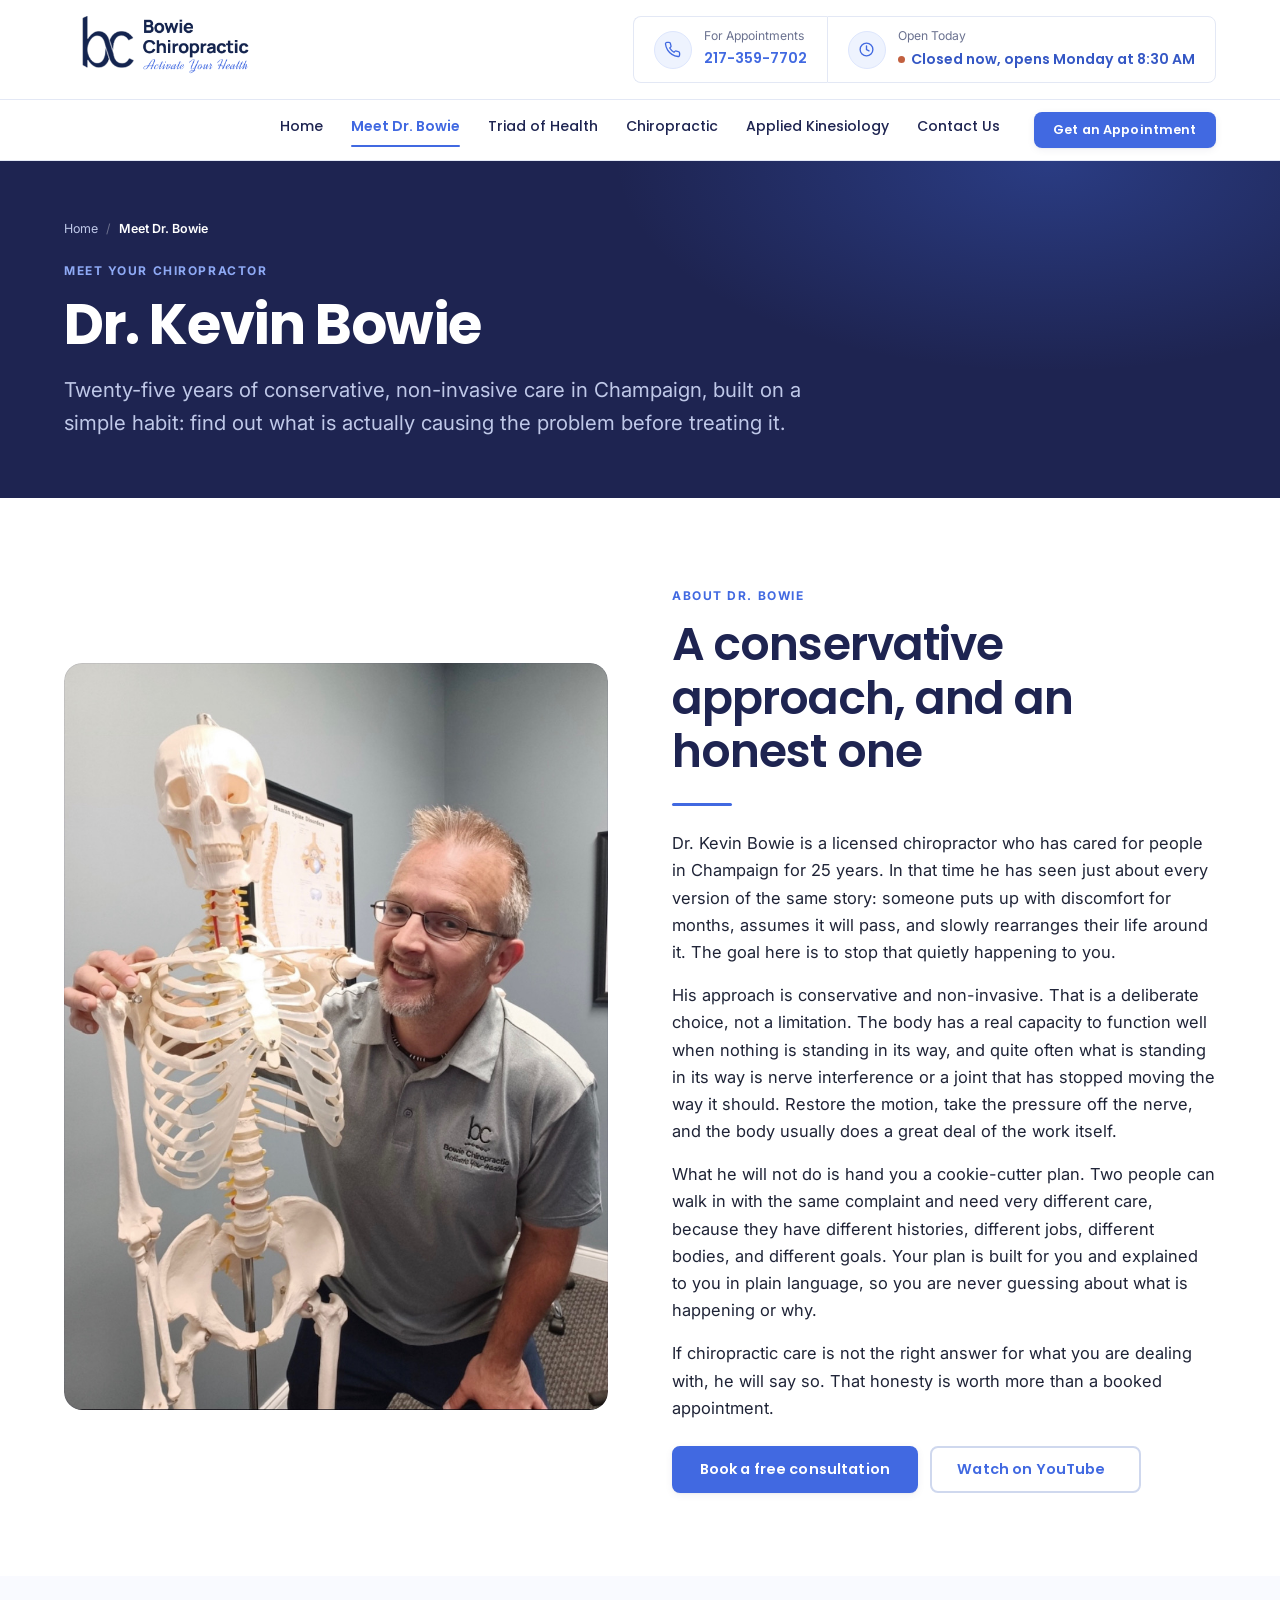
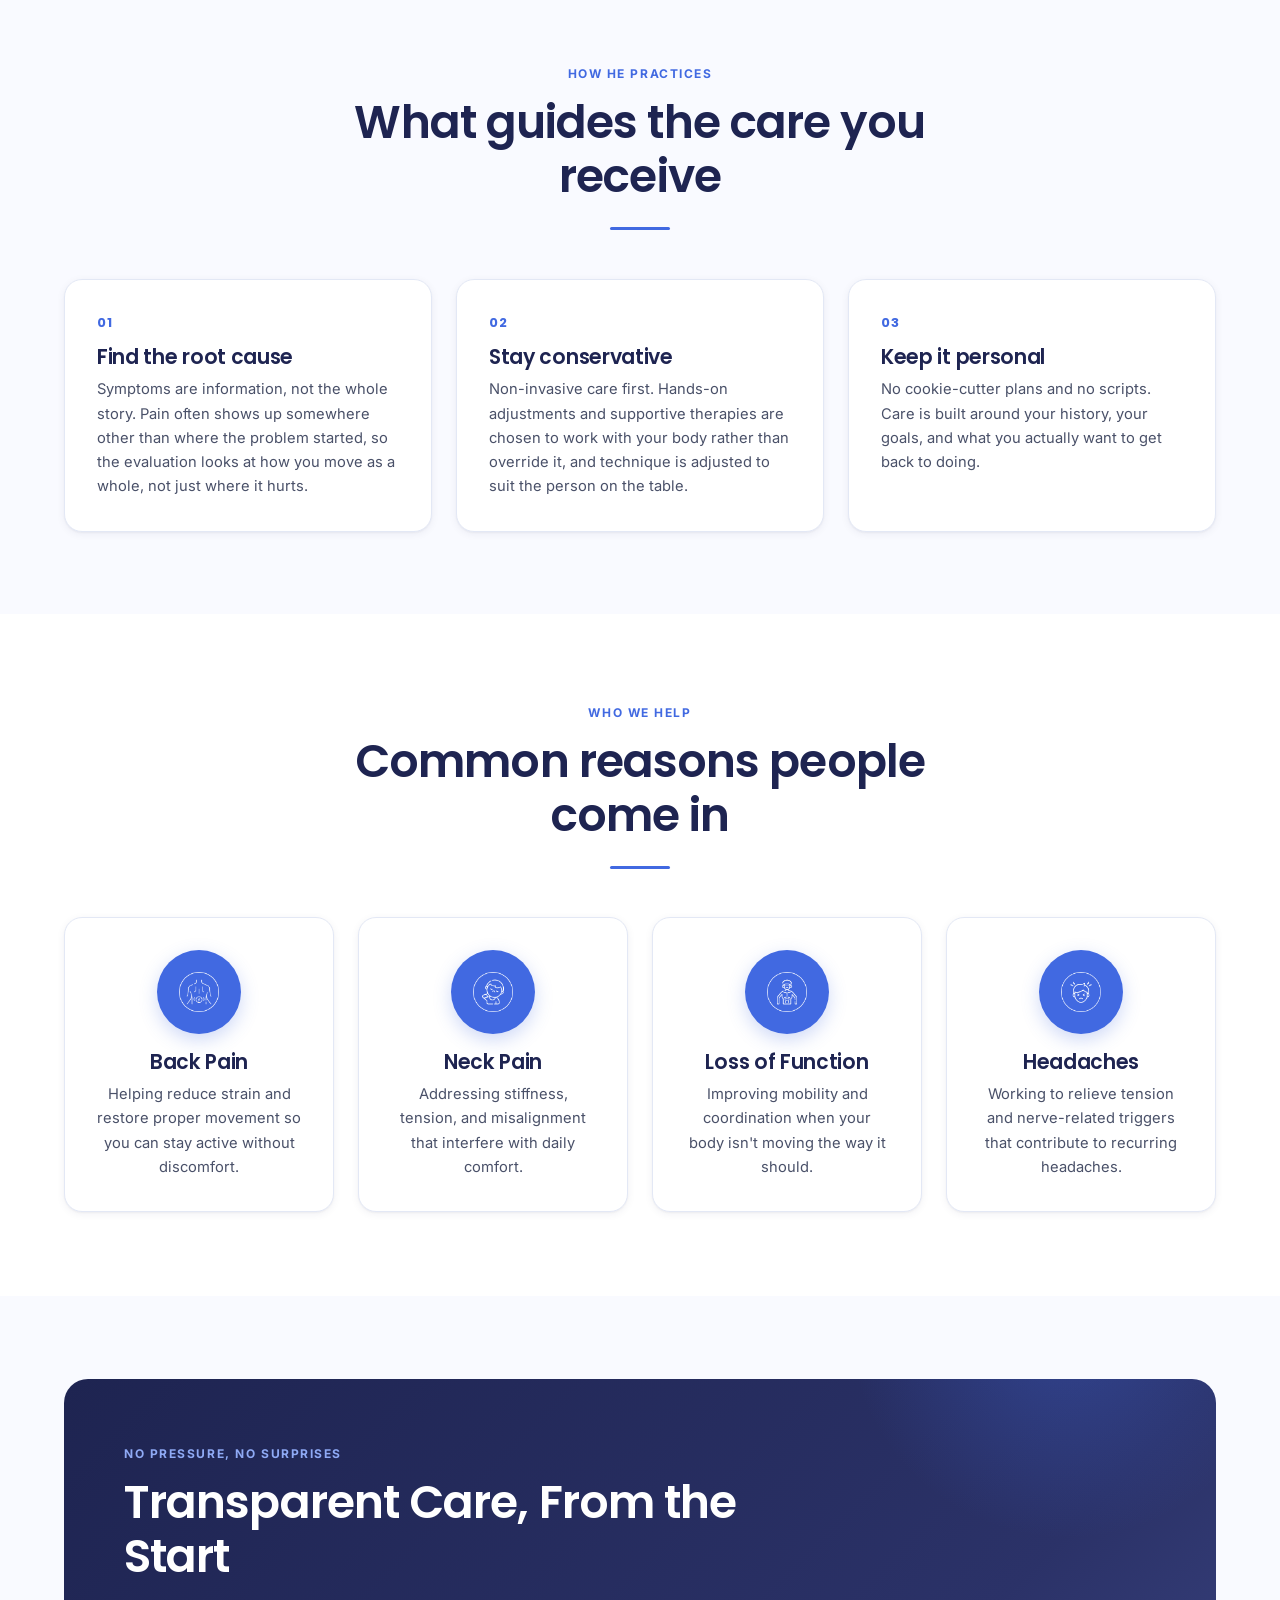
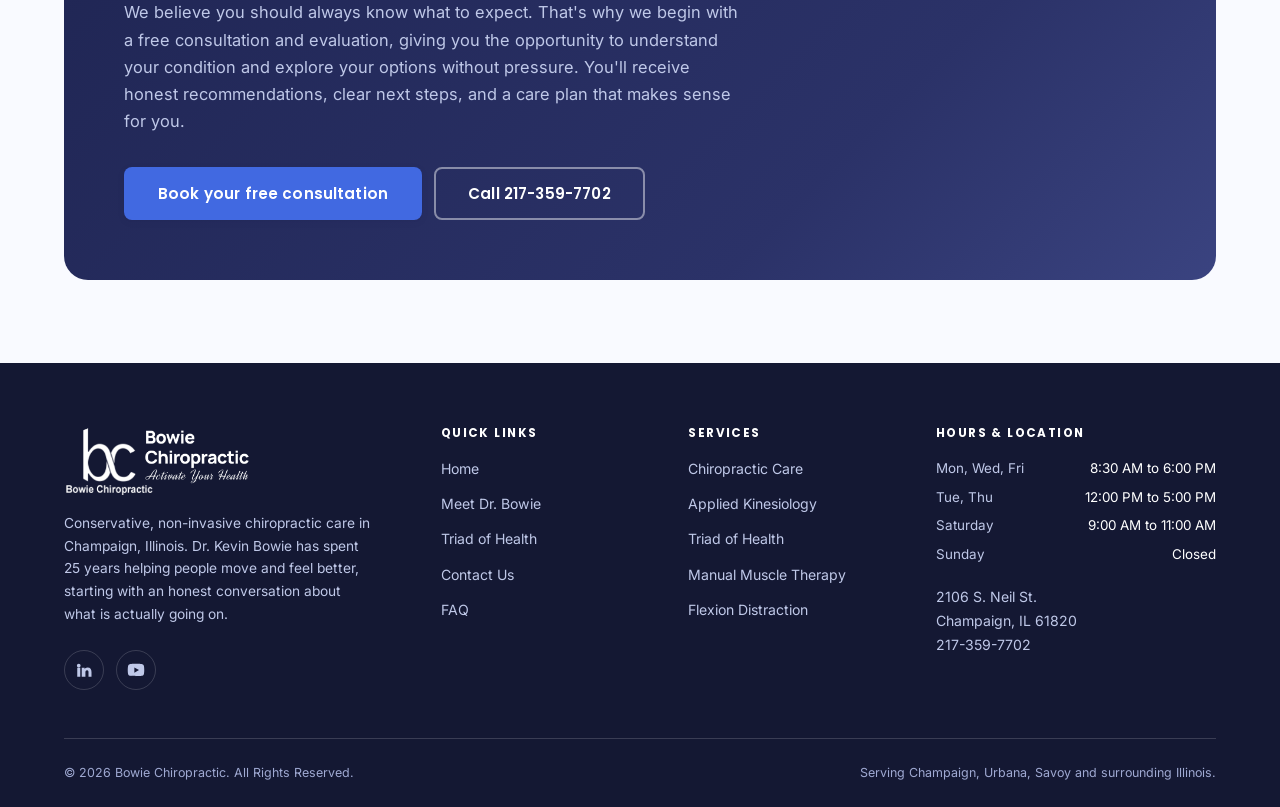
==== commit 044f982c: "Rebrand to the practice's real navy/royal-blue identity, fix visual bugs Design now follows bowiechi" ====
--- a/about.html
+++ b/about.html
@@ -32,14 +32,14 @@
 <meta name="twitter:description" content="25 years of conservative, non-invasive chiropractic care in Champaign, IL.">
 <meta name="twitter:image" content="https://bowiechiropractic.com/images/og-image.jpg">
 
-<meta name="theme-color" content="#1E4034">
+<meta name="theme-color" content="#1E2451">
 <link rel="icon" href="images/logo.png">
 <link rel="apple-touch-icon" href="images/logo.png">
 
 <link rel="preconnect" href="https://fonts.googleapis.com">
 <link rel="preconnect" href="https://fonts.gstatic.com" crossorigin>
-<link rel="stylesheet" href="https://fonts.googleapis.com/css2?family=Fraunces:ital,opsz,wght@0,9..144,400..700;1,9..144,400..700&family=Inter:wght@400..700&display=swap" media="print" onload="this.media='all'">
-<noscript><link rel="stylesheet" href="https://fonts.googleapis.com/css2?family=Fraunces:ital,opsz,wght@0,9..144,400..700;1,9..144,400..700&family=Inter:wght@400..700&display=swap"></noscript>
+<link rel="stylesheet" href="https://fonts.googleapis.com/css2?family=Poppins:wght@400;500;600;700&family=Inter:wght@400..700&display=swap" media="print" onload="this.media='all'">
+<noscript><link rel="stylesheet" href="https://fonts.googleapis.com/css2?family=Poppins:wght@400;500;600;700&family=Inter:wght@400..700&display=swap"></noscript>
 
 <link rel="stylesheet" href="css/styles.css">
 
@@ -86,55 +86,88 @@
   ]
 }
 </script>
+
+<script>
+/* Arm scroll reveals only when we can guarantee they get undone. Content is
+   visible by default in CSS; this adds the hidden state, and the timeout is a
+   failsafe so nothing can stay faded if main.js fails to load. */
+(function () {
+  var d = document.documentElement;
+  if (!("IntersectionObserver" in window)) { return; }
+  if (window.matchMedia && window.matchMedia("(prefers-reduced-motion: reduce)").matches) { return; }
+  d.classList.add("js-reveal");
+  window.setTimeout(function () {
+    var els = document.querySelectorAll(".reveal:not(.is-in)");
+    for (var i = 0; i < els.length; i++) { els[i].classList.add("is-in"); }
+  }, 1500);
+})();
+</script>
 </head>
 
 <body>
 <a class="skip-link" href="#main">Skip to main content</a>
 
-<div class="utility">
-  <div class="wrap utility__inner">
-    <p class="utility__item" style="margin:0;">
-      For Appointments
-      <a href="tel:+12173597702">217-359-7702</a>
-    </p>
-    <p class="status" data-status style="margin:0;">
-      <span class="status__dot" aria-hidden="true"></span>
-      <span class="status__text">Open today: Mon, Wed, Fri 8:30 AM to 6:00 PM</span>
-    </p>
-  </div>
-</div>
-
+<!-- ===================== HEADER ===================== -->
 <header class="header">
-  <div class="wrap header__inner">
-    <a class="logo" href="index.html" aria-label="Bowie Chiropractic, home">
-      <img src="images/logo.png" alt="Bowie Chiropractic, Activate Your Health" width="333" height="112">
-    </a>
-    <nav class="nav" id="nav" aria-label="Main">
-      <ul class="nav__list">
-        <li><a class="nav__link" href="index.html">Home</a></li>
-        <li><a class="nav__link" href="about.html" aria-current="page">Meet Dr. Bowie</a></li>
-        <li><a class="nav__link" href="triad-of-health.html">Triad of Health</a></li>
-        <li><a class="nav__link" href="chiropractic.html">Chiropractic</a></li>
-        <li><a class="nav__link" href="applied-kinesiology.html">Applied Kinesiology</a></li>
-        <li><a class="nav__link" href="contact.html">Contact Us</a></li>
-      </ul>
-      <div class="nav__cta">
-        <a class="btn btn--gold" href="contact.html">Get an Appointment</a>
-        <a class="btn btn--ghost" href="tel:+12173597702">Call 217-359-7702</a>
-      </div>
-    </nav>
-    <div class="header__cta">
-      <a class="header__phone" href="tel:+12173597702">
-        <svg width="16" height="16" viewBox="0 0 24 24" fill="none" stroke="currentColor" stroke-width="2" stroke-linecap="round" stroke-linejoin="round" aria-hidden="true"><path d="M22 16.92v3a2 2 0 0 1-2.18 2 19.79 19.79 0 0 1-8.63-3.07 19.5 19.5 0 0 1-6-6 19.79 19.79 0 0 1-3.07-8.67A2 2 0 0 1 4.11 2h3a2 2 0 0 1 2 1.72c.13.96.36 1.9.7 2.81a2 2 0 0 1-.45 2.11L8.09 9.91a16 16 0 0 0 6 6l1.27-1.27a2 2 0 0 1 2.11-.45c.9.33 1.85.57 2.81.7A2 2 0 0 1 22 16.92z"/></svg>
-        <span>217-359-7702</span>
+
+  <!-- Row 1: logo + utility boxes -->
+  <div class="header__top">
+    <div class="wrap header__top-inner">
+      <a class="logo" href="index.html" aria-label="Bowie Chiropractic, home">
+        <img src="images/logo.png" alt="Bowie Chiropractic, Activate Your Health" width="333" height="112">
       </a>
-      <a class="btn btn--gold btn--sm" href="contact.html">Get an Appointment</a>
+
+      <div class="utility">
+        <div class="utility__box">
+          <span class="utility__icon" aria-hidden="true"><svg width="17" height="17" viewBox="0 0 24 24" fill="none" stroke="currentColor" stroke-width="1.9" stroke-linecap="round" stroke-linejoin="round" aria-hidden="true"><path d="M22 16.92v3a2 2 0 0 1-2.18 2 19.79 19.79 0 0 1-8.63-3.07 19.5 19.5 0 0 1-6-6 19.79 19.79 0 0 1-3.07-8.67A2 2 0 0 1 4.11 2h3a2 2 0 0 1 2 1.72c.13.96.36 1.9.7 2.81a2 2 0 0 1-.45 2.11L8.09 9.91a16 16 0 0 0 6 6l1.27-1.27a2 2 0 0 1 2.11-.45c.9.33 1.85.57 2.81.7A2 2 0 0 1 22 16.92z"/></svg></span>
+          <span>
+            <span class="utility__label">For Appointments</span>
+            <a class="utility__val" href="tel:+12173597702">217-359-7702</a>
+          </span>
+        </div>
+        <div class="utility__box">
+          <span class="utility__icon" aria-hidden="true"><svg width="17" height="17" viewBox="0 0 24 24" fill="none" stroke="currentColor" stroke-width="1.9" stroke-linecap="round" aria-hidden="true"><circle cx="12" cy="12" r="9"/><path d="M12 7v5l3.5 2"/></svg></span>
+          <span>
+            <span class="utility__label">Open Today</span>
+            <span class="status" data-status>
+              <span class="status__dot" aria-hidden="true"></span>
+              <span class="status__text">Mon, Wed, Fri 8:30 AM to 6:00 PM</span>
+            </span>
+          </span>
+        </div>
+      </div>
+
       <button class="burger" type="button" aria-label="Open menu" aria-expanded="false" aria-controls="nav">
         <span class="burger__box" aria-hidden="true"><span></span><span></span><span></span></span>
       </button>
     </div>
   </div>
 </header>
+
+<!-- Nav bar: a sibling of <header>, not a child. A sticky element can only
+     stick inside its parent's box, and the short header would unstick it. -->
+<div class="header__bar">
+    <div class="wrap header__bar-inner">
+      <nav class="nav" id="nav" aria-label="Main">
+        <ul class="nav__list">
+          <li><a class="nav__link" href="index.html">Home</a></li>
+          <li><a class="nav__link" href="about.html" aria-current="page">Meet Dr. Bowie</a></li>
+          <li><a class="nav__link" href="triad-of-health.html">Triad of Health</a></li>
+          <li><a class="nav__link" href="chiropractic.html">Chiropractic</a></li>
+          <li><a class="nav__link" href="applied-kinesiology.html">Applied Kinesiology</a></li>
+          <li><a class="nav__link" href="contact.html">Contact Us</a></li>
+        </ul>
+        <div class="nav__cta">
+          <a class="btn btn--blue" href="contact.html">Get an Appointment</a>
+          <a class="btn btn--ghost" href="tel:+12173597702">Call 217-359-7702</a>
+        </div>
+      </nav>
+      <div class="header__book">
+        <a class="btn btn--blue btn--sm" href="contact.html">Get an Appointment</a>
+      </div>
+    </div>
+  </div>
+</div>
 
 <main id="main">
 
@@ -155,7 +188,7 @@
     </div>
   </section>
 
-  <section class="section section--cream">
+  <section class="section section--white">
     <div class="wrap split">
       <div class="split__media reveal">
         <div class="media-frame">
@@ -194,7 +227,7 @@
           say so. That honesty is worth more than a booked appointment.
         </p>
         <div class="btn-row" style="margin-top:1.5rem;">
-          <a class="btn btn--gold" href="contact.html">Book a free consultation</a>
+          <a class="btn btn--blue" href="contact.html">Book a free consultation</a>
           <a class="btn btn--ghost" href="https://www.youtube.com/@DrKevinBowie-j4e" target="_blank" rel="noopener noreferrer">
             Watch on YouTube<span class="sr-only">(opens in a new tab)</span>
           </a>
@@ -204,7 +237,7 @@
   </section>
 
   <!-- Philosophy -->
-  <section class="section section--sand">
+  <section class="section section--tint">
     <div class="wrap">
       <div class="section-head section-head--center reveal">
         <p class="eyebrow">How He Practices</p>
@@ -244,7 +277,7 @@
   </section>
 
   <!-- Conditions -->
-  <section class="section section--cream">
+  <section class="section section--white">
     <div class="wrap">
       <div class="section-head section-head--center reveal">
         <p class="eyebrow">Who We Help</p>
@@ -286,7 +319,7 @@
   </section>
 
   <!-- Transparent care -->
-  <section class="section section--sand">
+  <section class="section section--tint">
     <div class="wrap">
       <div class="band reveal">
         <div class="band__inner">
@@ -299,7 +332,7 @@
             recommendations, clear next steps, and a care plan that makes sense for you.
           </p>
           <div class="btn-row">
-            <a class="btn btn--gold btn--lg" href="contact.html">Book your free consultation</a>
+            <a class="btn btn--blue btn--lg" href="contact.html">Book your free consultation</a>
             <a class="btn btn--ghost-light btn--lg" href="tel:+12173597702">Call 217-359-7702</a>
           </div>
         </div>
--- a/css/styles.css
+++ b/css/styles.css
@@ -1,59 +1,63 @@
 /* ==========================================================================
    Bowie Chiropractic - Design System
    Single stylesheet, no build step.
-   Palette: deep pine green primary, warm gold accent, cream/sand grounds.
-   NOTE: the logo mark is navy blue, so the header sits on cream (where navy
-   reads cleanly) and green carries the footer, bands, and accents.
+
+   Brand: deep navy #1E2451 primary, royal blue #4169E1 accent, white and
+   very light blue-grey grounds. Matches the practice's real identity
+   (navy logo mark, "Activate Your Health" script tagline).
+
+   Contrast note: royal #4169E1 clears AA on white (4.85:1) but NOT on navy
+   (3.04:1). Use --blue-on-dark for any blue text sitting on a navy ground.
    ========================================================================== */
 
 /* --------------------------------------------------------------------------
    1. Tokens
    -------------------------------------------------------------------------- */
 :root {
-  /* Pine green */
-  --green-900: #0E241C;
-  --green-800: #153327;
-  --green-700: #1E4034; /* primary */
-  --green-600: #2C5748;
-  --green-500: #3E6E5C;
-  --green-100: #E3EDE8;
-
-  /* Warm gold */
-  --gold-500: #C9992E; /* decorative fills, button grounds */
-  --gold-600: #A87A22;
-  --gold-ink:  #7A5712; /* gold TEXT on light grounds (AA safe) */
-  --gold-on-dark: #E0B94F; /* gold TEXT on green grounds (AA safe) */
+  /* Navy */
+  --navy-900: #141833;
+  --navy-800: #191E43;
+  --navy: #1E2451;      /* primary */
+  --navy-600: #2B3268;
+  --navy-500: #3A4380;
+
+  /* Royal blue */
+  --blue: #4169E1;          /* accent, buttons, links on white (4.85:1) */
+  --blue-600: #3457C5;      /* hover / stronger text (6.33:1) */
+  --blue-on-dark: #8FAAF5;  /* blue text on navy (6.48:1) */
+  --blue-50: #EEF3FE;       /* icon tint */
+  --blue-100: #DDE6FD;
 
   /* Grounds */
-  --cream: #FBF8F2;
-  --sand: #F4EDE1;
-  --sand-deep: #EADFCC;
   --white: #FFFFFF;
+  --tint: #F9FAFF;   /* very light blue-grey */
+  --tint-2: #EFF3FE;
 
   /* Ink */
-  --ink: #22262B;
-  --ink-soft: #4A5158;
-  --ink-mute: #6B7280;
-  --ink-on-dark: #EAF1ED;
-  --ink-on-dark-soft: #B9CCC3;
-  --ink-on-dark-mute: #8FA79C; /* AA on green-900 (6.35:1); --ink-mute is not */
+  --ink: #1F2437;         /* 15.4:1 on white */
+  --ink-soft: #4A5169;    /* 7.9:1 */
+  --ink-mute: #6B7290;    /* 4.7:1 */
+  --ink-on-dark: #EEF2FF;
+  --ink-on-dark-soft: #BFC8E8;
+  --ink-on-dark-mute: #9FA9D2;
 
   /* Lines */
-  --line: #E3DDD0;
-  --line-dark: rgba(255, 255, 255, 0.14);
+  --line: #E3E8F5;
+  --line-strong: #CFD8EE;
+  --line-dark: rgba(255, 255, 255, 0.16);
 
   /* Type */
-  --font-display: "Fraunces", Georgia, "Times New Roman", serif;
+  --font-display: "Poppins", -apple-system, BlinkMacSystemFont, "Segoe UI", sans-serif;
   --font-body: "Inter", -apple-system, BlinkMacSystemFont, "Segoe UI", Roboto, sans-serif;
 
   /* Scale */
-  --step--1: clamp(0.83rem, 0.8rem + 0.15vw, 0.9rem);
-  --step-0: clamp(1rem, 0.96rem + 0.2vw, 1.075rem);
-  --step-1: clamp(1.2rem, 1.12rem + 0.4vw, 1.4rem);
-  --step-2: clamp(1.45rem, 1.3rem + 0.75vw, 1.85rem);
-  --step-3: clamp(1.75rem, 1.5rem + 1.25vw, 2.4rem);
-  --step-4: clamp(2.05rem, 1.65rem + 2vw, 3.1rem);
-  --step-5: clamp(2.4rem, 1.8rem + 3vw, 3.9rem);
+  --step--1: clamp(0.8rem, 0.78rem + 0.12vw, 0.86rem);
+  --step-0: clamp(0.97rem, 0.94rem + 0.16vw, 1.03rem);
+  --step-1: clamp(1.12rem, 1.06rem + 0.3vw, 1.28rem);
+  --step-2: clamp(1.35rem, 1.22rem + 0.6vw, 1.7rem);
+  --step-3: clamp(1.6rem, 1.4rem + 1vw, 2.2rem);
+  --step-4: clamp(1.9rem, 1.55rem + 1.7vw, 2.85rem);
+  --step-5: clamp(2.2rem, 1.7rem + 2.6vw, 3.5rem);
 
   /* Space */
   --sp-1: 0.25rem;
@@ -65,39 +69,37 @@
   --sp-7: 3rem;
   --sp-8: 4rem;
   --sp-9: 6rem;
-  --sp-10: 8rem;
 
   /* Radius */
   --r-sm: 8px;
-  --r-md: 14px;
-  --r-lg: 20px;
-  --r-xl: 28px;
+  --r-md: 12px;
+  --r-lg: 18px;
+  --r-xl: 24px;
   --r-pill: 999px;
 
-  /* Shadow */
-  --sh-1: 0 1px 2px rgba(14, 36, 28, 0.04), 0 2px 8px rgba(14, 36, 28, 0.05);
-  --sh-2: 0 2px 4px rgba(14, 36, 28, 0.05), 0 8px 24px rgba(14, 36, 28, 0.08);
-  --sh-3: 0 12px 40px rgba(14, 36, 28, 0.14);
+  /* Shadow (cool-tinted to sit with the blue palette) */
+  --sh-1: 0 1px 2px rgba(30, 36, 81, 0.05), 0 2px 8px rgba(30, 36, 81, 0.06);
+  --sh-2: 0 2px 6px rgba(30, 36, 81, 0.06), 0 10px 28px rgba(30, 36, 81, 0.10);
+  --sh-3: 0 18px 50px rgba(30, 36, 81, 0.18);
+  --sh-blue: 0 8px 24px rgba(65, 105, 225, 0.28);
 
   --wrap: 1200px;
-  --wrap-narrow: 760px;
-  --header-h: 76px;
+  --wrap-narrow: 780px;
+  --nav-h: 60px;
   --ease: cubic-bezier(0.22, 1, 0.36, 1);
 }
 
 /* --------------------------------------------------------------------------
    2. Reset / base
    -------------------------------------------------------------------------- */
-*,
-*::before,
-*::after { box-sizing: border-box; }
+*, *::before, *::after { box-sizing: border-box; }
 
 html {
   scroll-behavior: smooth;
   -webkit-text-size-adjust: 100%;
-  scroll-padding-top: calc(var(--header-h) + 24px);
-  /* `clip` not `hidden`: it contains the parked off-canvas drawer without
-     making the root a scroll container, so the sticky header still works. */
+  scroll-padding-top: calc(var(--nav-h) + 24px);
+  /* `clip` not `hidden`: contains the parked off-canvas drawer without making
+     the root a scroll container, which would break the sticky nav. */
   overflow-x: clip;
 }
 
@@ -107,45 +109,40 @@
   font-size: var(--step-0);
   line-height: 1.65;
   color: var(--ink);
-  background: var(--cream);
+  background: var(--white);
   -webkit-font-smoothing: antialiased;
   text-rendering: optimizeLegibility;
-  /* No overflow-x:hidden here on purpose. It turns <body> into a scroll
-     container, which breaks the sticky header. The off-canvas drawer is kept
-     out of the layout with visibility:hidden instead. */
 }
 
 h1, h2, h3, h4 {
   font-family: var(--font-display);
   font-weight: 600;
-  line-height: 1.14;
+  line-height: 1.18;
   letter-spacing: -0.015em;
-  color: var(--green-900);
+  color: var(--navy);
   margin: 0 0 var(--sp-4);
-  font-variation-settings: "SOFT" 0, "WONK" 0;
-}
-
-h1 { font-size: var(--step-5); }
-h2 { font-size: var(--step-4); }
+}
+
+h1 { font-size: var(--step-5); font-weight: 700; letter-spacing: -0.025em; }
+h2 { font-size: var(--step-4); letter-spacing: -0.02em; }
 h3 { font-size: var(--step-2); }
 h4 { font-size: var(--step-1); }
 
 p { margin: 0 0 var(--sp-4); }
 p:last-child { margin-bottom: 0; }
 
-a { color: var(--green-700); text-decoration-thickness: 1px; text-underline-offset: 3px; }
-a:hover { color: var(--gold-ink); }
+a { color: var(--blue); text-decoration-thickness: 1px; text-underline-offset: 3px; }
+a:hover { color: var(--blue-600); }
 
 img { max-width: 100%; height: auto; display: block; }
 
 ul, ol { margin: 0 0 var(--sp-4); padding-left: 1.25rem; }
 li { margin-bottom: var(--sp-2); }
 
-strong { font-weight: 650; color: var(--green-900); }
-
-/* Focus: visible and consistent */
+strong { font-weight: 650; color: var(--navy); }
+
 :focus-visible {
-  outline: 3px solid var(--gold-500);
+  outline: 3px solid var(--blue);
   outline-offset: 3px;
   border-radius: 4px;
 }
@@ -155,16 +152,13 @@
   left: -9999px;
   top: 0;
   z-index: 200;
-  background: var(--green-700);
+  background: var(--navy);
   color: var(--white);
   padding: var(--sp-3) var(--sp-5);
   border-radius: 0 0 var(--r-sm) 0;
   font-weight: 600;
 }
-.skip-link:focus {
-  left: 0;
-  color: var(--white);
-}
+.skip-link:focus { left: 0; color: var(--white); }
 
 .sr-only {
   position: absolute;
@@ -187,18 +181,17 @@
 }
 .wrap--narrow { max-width: var(--wrap-narrow); }
 
-.section { padding-block: clamp(3.5rem, 7vw, 6.5rem); }
-.section--tight { padding-block: clamp(2.5rem, 5vw, 4rem); }
-.section--cream { background: var(--cream); }
-.section--sand { background: var(--sand); }
+.section { padding-block: clamp(3.5rem, 6.5vw, 6rem); }
+.section--tight { padding-block: clamp(2.5rem, 4.5vw, 3.5rem); }
 .section--white { background: var(--white); }
-.section--green {
-  background: var(--green-800);
+.section--tint { background: var(--tint); }
+.section--navy {
+  background: var(--navy);
   color: var(--ink-on-dark);
 }
-.section--green h2,
-.section--green h3 { color: var(--white); }
-.section--green p { color: var(--ink-on-dark-soft); }
+.section--navy h2,
+.section--navy h3 { color: var(--white); }
+.section--navy p { color: var(--ink-on-dark-soft); }
 
 /* --------------------------------------------------------------------------
    4. Type helpers
@@ -208,39 +201,35 @@
   font-family: var(--font-body);
   font-size: 0.75rem;
   font-weight: 700;
-  letter-spacing: 0.14em;
+  letter-spacing: 0.13em;
   text-transform: uppercase;
-  color: var(--gold-ink);
+  color: var(--blue);
   margin-bottom: var(--sp-3);
 }
-/* Any eyebrow sitting on a green ground must use the lighter gold.
-   --gold-ink is for light grounds only (it is ~2:1 on green). */
-.section--green .eyebrow,
+/* Any eyebrow on a navy ground: royal blue is only 3:1 there. */
+.section--navy .eyebrow,
 .page-hero .eyebrow,
 .band .eyebrow,
-.hero .eyebrow { color: var(--gold-500); }
+.hero .eyebrow { color: var(--blue-on-dark); }
 
 .lede {
   font-size: var(--step-1);
-  line-height: 1.55;
+  line-height: 1.6;
   color: var(--ink-soft);
 }
-.section--green .lede { color: var(--ink-on-dark-soft); }
+.section--navy .lede { color: var(--ink-on-dark-soft); }
 
 .section-head {
   max-width: 68ch;
   margin-bottom: var(--sp-7);
 }
-.section-head--center {
-  text-align: center;
-  margin-inline: auto;
-}
+.section-head--center { text-align: center; margin-inline: auto; }
 
 .rule {
-  width: 56px;
+  width: 60px;
   height: 3px;
   border: 0;
-  background: var(--gold-500);
+  background: var(--blue);
   border-radius: 2px;
   margin: var(--sp-5) 0;
 }
@@ -255,12 +244,13 @@
   justify-content: center;
   gap: var(--sp-2);
   padding: 0.9rem 1.6rem;
-  border-radius: var(--r-pill);
+  border-radius: var(--r-sm);
   border: 2px solid transparent;
-  font-family: var(--font-body);
-  font-size: 0.95rem;
-  font-weight: 650;
+  font-family: var(--font-display);
+  font-size: 0.9rem;
+  font-weight: 600;
   line-height: 1;
+  letter-spacing: 0.01em;
   text-decoration: none;
   cursor: pointer;
   transition: transform 0.25s var(--ease), box-shadow 0.25s var(--ease),
@@ -270,230 +260,234 @@
 .btn:hover { transform: translateY(-2px); }
 .btn:active { transform: translateY(0); }
 
-/* Gold: dark ink on gold = AA */
-.btn--gold {
-  background: var(--gold-500);
-  color: var(--green-900);
-  box-shadow: var(--sh-1);
-}
-.btn--gold:hover {
-  background: #D9A93B;
-  color: var(--green-900);
-  box-shadow: var(--sh-2);
-}
-
-.btn--green {
-  background: var(--green-700);
+/* Royal blue: white label = 4.85:1 */
+.btn--blue {
+  background: var(--blue);
   color: var(--white);
   box-shadow: var(--sh-1);
 }
-.btn--green:hover {
-  background: var(--green-600);
+.btn--blue:hover {
+  background: var(--blue-600);
   color: var(--white);
-  box-shadow: var(--sh-2);
-}
+  box-shadow: var(--sh-blue);
+}
+
+.btn--navy {
+  background: var(--navy);
+  color: var(--white);
+  box-shadow: var(--sh-1);
+}
+.btn--navy:hover { background: var(--navy-600); color: var(--white); box-shadow: var(--sh-2); }
 
 .btn--ghost {
   background: transparent;
-  color: var(--green-700);
-  border-color: var(--green-700);
+  color: var(--blue);
+  border-color: var(--line-strong);
 }
 .btn--ghost:hover {
-  background: var(--green-700);
+  background: var(--blue);
   color: var(--white);
+  border-color: var(--blue);
 }
 
 .btn--ghost-light {
   background: transparent;
   color: var(--white);
-  border-color: rgba(255, 255, 255, 0.5);
+  border-color: rgba(255, 255, 255, 0.45);
 }
 .btn--ghost-light:hover {
   background: var(--white);
-  color: var(--green-800);
+  color: var(--navy);
   border-color: var(--white);
 }
 
-.btn--lg { padding: 1.05rem 2rem; font-size: 1rem; }
-.btn--sm { padding: 0.65rem 1.1rem; font-size: 0.85rem; }
-
-.btn-row {
-  display: flex;
-  flex-wrap: wrap;
-  gap: var(--sp-3);
-  align-items: center;
-}
+.btn--lg { padding: 1.05rem 2rem; font-size: 0.95rem; }
+.btn--sm { padding: 0.6rem 1.1rem; font-size: 0.8rem; }
+
+.btn-row { display: flex; flex-wrap: wrap; gap: var(--sp-3); align-items: center; }
 
 /* --------------------------------------------------------------------------
    6. Header
    -------------------------------------------------------------------------- */
-.utility {
-  background: var(--green-800);
-  color: var(--ink-on-dark-soft);
-  font-size: 0.8rem;
-  padding-block: 0.5rem;
-}
-.utility__inner {
+/* Row 1: logo + utility boxes. Static on desktop, sticky on mobile. */
+.header {
+  background: var(--white);
+  position: relative;
+  z-index: 101;
+  border-bottom: 1px solid var(--line);
+}
+.header__top-inner {
   display: flex;
   align-items: center;
   justify-content: space-between;
-  gap: var(--sp-4);
-  flex-wrap: wrap;
-}
-.utility a { color: var(--white); font-weight: 600; text-decoration: none; }
-.utility a:hover { color: var(--gold-500); text-decoration: underline; }
-
-.utility__item {
-  display: inline-flex;
+  gap: var(--sp-5);
+  padding-block: var(--sp-4);
+}
+
+.logo { display: inline-flex; align-items: center; flex: none; }
+.logo img { width: 200px; height: 67px; object-fit: contain; }
+
+.utility { display: flex; align-items: stretch; gap: 0; flex: none; }
+.utility__box {
+  display: flex;
   align-items: center;
-  gap: 0.4rem;
-}
+  gap: var(--sp-3);
+  padding: 0.7rem 1.25rem;
+  border: 1px solid var(--line);
+  border-right: 0;
+  background: var(--white);
+}
+.utility__box:first-child { border-radius: var(--r-sm) 0 0 var(--r-sm); }
+.utility__box:last-child { border-right: 1px solid var(--line); border-radius: 0 var(--r-sm) var(--r-sm) 0; }
+
+.utility__icon {
+  width: 38px;
+  height: 38px;
+  border-radius: 50%;
+  border: 1.5px solid var(--blue-100);
+  background: var(--blue-50);
+  color: var(--blue);
+  display: grid;
+  place-items: center;
+  flex: none;
+}
+.utility__label {
+  display: block;
+  font-size: 0.76rem;
+  color: var(--ink-mute);
+  line-height: 1.3;
+}
+.utility__val {
+  font-family: var(--font-display);
+  font-size: 0.88rem;
+  font-weight: 600;
+  color: var(--blue);
+  text-decoration: none;
+  white-space: nowrap;
+}
+a.utility__val:hover { color: var(--blue-600); text-decoration: underline; }
 
 /* Open today indicator */
-.status {
-  display: inline-flex;
-  align-items: center;
-  gap: 0.45rem;
-  font-weight: 600;
-  color: var(--ink-on-dark-soft);
-}
+.status { display: inline-flex; align-items: center; gap: 0.4rem; }
 .status__dot {
-  width: 8px;
-  height: 8px;
+  width: 7px; height: 7px;
   border-radius: 50%;
   background: var(--ink-mute);
   flex: none;
   position: relative;
 }
-.status--open .status__dot { background: #5FBF8C; }
+.status--open .status__dot { background: #2FA36B; }
 .status--open .status__dot::after {
   content: "";
   position: absolute;
   inset: -4px;
   border-radius: 50%;
-  border: 1px solid rgba(95, 191, 140, 0.5);
+  border: 1px solid rgba(47, 163, 107, 0.5);
   animation: pulse 2.4s ease-out infinite;
 }
-.status--closed .status__dot { background: #C77B6A; }
-/* Inherit by default: this component is reused on light grounds (contact page),
-   where a hard-coded white would be invisible. Only lighten it inside the
-   dark utility bar. */
-.status__text b { color: inherit; font-weight: 700; }
-.utility .status__text b { color: var(--white); }
+.status--closed .status__dot { background: #C2603F; }
+.status__text {
+  font-family: var(--font-display);
+  font-size: 0.88rem;
+  font-weight: 600;
+  /* --blue-600 not --blue: this also renders on --tint-2 (contact page),
+     where royal blue drops to 4.37:1. */
+  color: var(--blue-600);
+  white-space: nowrap;
+}
+.status__text b { color: inherit; font-weight: 600; }
 
 @keyframes pulse {
   0% { transform: scale(0.7); opacity: 1; }
   100% { transform: scale(1.5); opacity: 0; }
 }
 
-.header {
+/* Row 2: centered nav, sticky */
+.header__bar {
   position: sticky;
   top: 0;
   z-index: 100;
-  background: rgba(251, 248, 242, 0.92);
-  backdrop-filter: saturate(180%) blur(12px);
-  -webkit-backdrop-filter: saturate(180%) blur(12px);
+  background: rgba(255, 255, 255, 0.94);
+  backdrop-filter: saturate(180%) blur(10px);
+  -webkit-backdrop-filter: saturate(180%) blur(10px);
   border-bottom: 1px solid var(--line);
   transition: box-shadow 0.3s ease;
 }
-.header.is-stuck { box-shadow: var(--sh-2); }
-
-.header__inner {
+.header__bar.is-stuck { box-shadow: var(--sh-2); }
+.header__bar-inner {
   display: flex;
   align-items: center;
-  justify-content: space-between;
+  justify-content: center;
   gap: var(--sp-5);
-  min-height: var(--header-h);
-}
-
-.logo { display: inline-flex; align-items: center; flex: none; }
-.logo img { width: 190px; height: 64px; object-fit: contain; }
-
-.nav { margin-left: auto; }
-/* Drawer-only CTAs. The desktop header has its own phone + button pair. */
-.nav__cta { display: none; }
+  min-height: var(--nav-h);
+  position: relative;
+}
+
 .nav__list {
   display: flex;
   align-items: center;
-  gap: var(--sp-5);
+  gap: clamp(1rem, 2.2vw, 2.2rem);
   list-style: none;
   margin: 0;
   padding: 0;
 }
 .nav__link {
   display: inline-block;
-  padding: 0.4rem 0;
-  font-size: 0.9rem;
-  font-weight: 550;
-  color: var(--green-900);
+  padding: 0.5rem 0;
+  font-family: var(--font-display);
+  font-size: 0.88rem;
+  font-weight: 500;
+  color: var(--navy);
   text-decoration: none;
   position: relative;
   white-space: nowrap;
+  transition: color 0.2s ease;
 }
 .nav__link::after {
   content: "";
   position: absolute;
-  left: 0;
-  bottom: -2px;
-  width: 100%;
+  left: 0; right: 0;
+  bottom: -1px;
   height: 2px;
-  background: var(--gold-500);
+  background: var(--blue);
   transform: scaleX(0);
-  transform-origin: right;
-  transition: transform 0.3s var(--ease);
+  transform-origin: center;
+  transition: transform 0.28s var(--ease);
   border-radius: 2px;
 }
+.nav__link:hover { color: var(--blue); }
 .nav__link:hover::after,
-.nav__link[aria-current="page"]::after {
-  transform: scaleX(1);
-  transform-origin: left;
-}
-.nav__link[aria-current="page"] { color: var(--green-700); font-weight: 650; }
-
-.header__cta {
-  display: flex;
-  align-items: center;
-  gap: var(--sp-4);
-  flex: none;
-}
-.header__phone {
-  display: inline-flex;
-  align-items: center;
-  gap: 0.4rem;
-  font-weight: 650;
-  font-size: 0.9rem;
-  color: var(--green-900);
-  text-decoration: none;
-  white-space: nowrap;
-}
-.header__phone:hover { color: var(--gold-ink); }
-.header__phone svg { flex: none; }
+.nav__link[aria-current="page"]::after { transform: scaleX(1); }
+.nav__link[aria-current="page"] { color: var(--blue); font-weight: 600; }
+
+/* Book button parked at the right of the nav bar */
+.header__book {
+  position: absolute;
+  right: var(--sp-5);
+  top: 50%;
+  transform: translateY(-50%);
+}
+.header__book .btn:hover { transform: translateY(-50%) translateY(-2px); }
 
 /* Burger */
 .burger {
   display: none;
-  width: 44px;
-  height: 44px;
+  width: 44px; height: 44px;
   padding: 0;
-  border: 1px solid var(--line);
+  border: 1px solid var(--line-strong);
   border-radius: var(--r-sm);
   background: var(--white);
   cursor: pointer;
   align-items: center;
   justify-content: center;
-}
-.burger__box {
-  position: relative;
-  width: 20px;
-  height: 14px;
-  display: block;
-}
+  flex: none;
+}
+.burger__box { position: relative; width: 20px; height: 14px; display: block; }
 .burger__box span {
   position: absolute;
   left: 0;
-  width: 100%;
-  height: 2px;
-  background: var(--green-900);
+  width: 100%; height: 2px;
+  background: var(--navy);
   border-radius: 2px;
   transition: transform 0.3s var(--ease), opacity 0.2s ease, top 0.3s var(--ease);
 }
@@ -504,133 +498,203 @@
 .burger[aria-expanded="true"] .burger__box span:nth-child(2) { opacity: 0; }
 .burger[aria-expanded="true"] .burger__box span:nth-child(3) { top: 6px; transform: rotate(-45deg); }
 
-/* --------------------------------------------------------------------------
-   7. Hero
+.nav__cta { display: none; }
+
+/* --------------------------------------------------------------------------
+   7. Hero: photo with angled navy panel
    -------------------------------------------------------------------------- */
 .hero {
   position: relative;
-  background: var(--green-800);
-  color: var(--ink-on-dark);
+  background: var(--navy);
+  isolation: isolate;
   overflow: hidden;
-  isolation: isolate;
-}
-.hero::before {
-  content: "";
+}
+/* The photo occupies the right portion only. Stretching this portrait source
+   (1125x1469) across the full width would crop it to a tight band of his head;
+   a narrower frame keeps the composition intact. */
+.hero__media {
   position: absolute;
-  inset: 0;
-  background:
-    radial-gradient(900px 500px at 12% 10%, rgba(62, 110, 92, 0.5), transparent 60%),
-    radial-gradient(700px 500px at 95% 90%, rgba(201, 153, 46, 0.14), transparent 60%);
-  z-index: -1;
-}
-.hero__grid {
-  display: grid;
-  grid-template-columns: 1.05fr 0.95fr;
-  gap: clamp(2rem, 5vw, 4.5rem);
-  align-items: center;
-  padding-block: clamp(3rem, 6vw, 5.5rem);
-}
-.hero h1 { color: var(--white); }
-.hero h1 em {
-  font-style: italic;
-  color: var(--gold-500);
-  font-variation-settings: "SOFT" 100, "WONK" 1;
-}
-.hero__lede {
-  font-size: var(--step-1);
-  color: var(--ink-on-dark-soft);
-  max-width: 52ch;
-  margin-bottom: var(--sp-6);
-}
-
-.badge {
-  display: inline-flex;
-  align-items: center;
-  gap: var(--sp-2);
-  padding: 0.45rem 0.95rem;
-  border-radius: var(--r-pill);
-  background: rgba(201, 153, 46, 0.16);
-  border: 1px solid rgba(201, 153, 46, 0.45);
-  color: var(--gold-500);
-  font-size: 0.78rem;
-  font-weight: 700;
-  letter-spacing: 0.08em;
-  text-transform: uppercase;
-  margin-bottom: var(--sp-5);
-}
-.badge svg { flex: none; }
-
-.hero__media {
-  position: relative;
+  top: 0;
+  right: 0;
+  bottom: 0;
+  left: 34%;
+  z-index: 0;
 }
 .hero__media img {
   width: 100%;
-  height: clamp(380px, 52vw, 560px);
+  height: 100%;
   object-fit: cover;
-  object-position: center 22%;
-  border-radius: var(--r-xl);
-  box-shadow: var(--sh-3);
-}
+  object-position: center 30%;
+}
+/* Blends the photo's left edge into the navy panel */
 .hero__media::after {
   content: "";
   position: absolute;
   inset: 0;
-  border-radius: var(--r-xl);
-  box-shadow: inset 0 0 0 1px rgba(255, 255, 255, 0.14);
-  pointer-events: none;
-}
-
-/* Floating credential card */
-.hero__card {
+  background: linear-gradient(90deg, rgba(30, 36, 81, 0.95) 0%, rgba(30, 36, 81, 0.45) 26%, rgba(30, 36, 81, 0) 55%);
+}
+
+.hero__grid {
+  position: relative;
+  z-index: 2;
+  display: grid;
+  grid-template-columns: minmax(0, 1fr) minmax(0, 1fr);
+  min-height: clamp(500px, 60vw, 660px);
+}
+
+.hero__panel {
+  position: relative;
+  display: flex;
+  align-items: center;
+  /* Extra bottom padding lifts the content clear of the appointment card,
+     which overlaps the hero from below. */
+  padding: clamp(2.5rem, 5vw, 4rem) clamp(1.5rem, 4vw, 3.5rem) clamp(4.5rem, 8vw, 6.5rem) 0;
+}
+/* The angled navy slab. Extends left past the wrap so it bleeds off-screen. */
+.hero__panel::before {
+  content: "";
   position: absolute;
-  left: clamp(-1rem, -2vw, -2rem);
-  bottom: clamp(1rem, 3vw, 2rem);
+  top: 0;
+  bottom: 0;
+  right: 0;
+  left: -100vw;
+  background: var(--navy);
+  clip-path: polygon(0 0, 100% 0, calc(100% - 78px) 100%, 0 100%);
+  z-index: -1;
+}
+.hero__panel-inner { position: relative; max-width: 34rem; }
+
+.hero h1 { color: var(--white); margin-bottom: var(--sp-4); }
+.hero__lede {
+  color: var(--ink-on-dark-soft);
+  font-size: var(--step-1);
+  max-width: 40ch;
+  margin-bottom: var(--sp-6);
+}
+
+/* Decorative vertebrae column. Lives in the left gutter, never behind the
+   headline, and only where there is room for it. */
+.hero__spine { display: none; }
+@media (min-width: 1180px) {
+  .hero__spine {
+    display: block;
+    position: absolute;
+    left: -58px;
+    top: 50%;
+    transform: translateY(-50%);
+    width: 40px;
+    height: 72%;
+    opacity: 0.2;
+    color: var(--blue-on-dark);
+    z-index: 0;
+    pointer-events: none;
+  }
+}
+
+/* A <p>, so it must claim its own line: inline-flex would sit it next to
+   the eyebrow. */
+.badge {
+  display: flex;
+  width: fit-content;
+  align-items: center;
+  gap: var(--sp-2);
+  padding: 0.45rem 0.9rem;
+  border-radius: var(--r-sm);
+  background: var(--blue);
+  color: var(--white);
+  font-family: var(--font-display);
+  font-size: 0.72rem;
+  font-weight: 600;
+  letter-spacing: 0.1em;
+  text-transform: uppercase;
+  margin-bottom: var(--sp-5);
+  box-shadow: var(--sh-blue);
+}
+.badge svg { flex: none; }
+
+/* --------------------------------------------------------------------------
+   8. Appointment card (overlaps the hero, like the original)
+   -------------------------------------------------------------------------- */
+.appt-wrap { background: var(--white); }
+.appt {
+  /* Slightly lifted off the hero navy + a light rim, so the card still reads
+     as a card where it overlaps the panel. */
+  background: var(--navy-600);
+  border: 1px solid rgba(255, 255, 255, 0.14);
+  border-radius: var(--r-lg);
+  padding: clamp(1.5rem, 3vw, 2.25rem);
+  box-shadow: var(--sh-3);
+  margin-top: clamp(-4rem, -4vw, -2.5rem);
+  position: relative;
+  z-index: 5;
+}
+.appt__head {
+  display: flex;
+  align-items: baseline;
+  justify-content: space-between;
+  gap: var(--sp-4);
+  flex-wrap: wrap;
+  margin-bottom: var(--sp-5);
+}
+.appt h2 {
+  color: var(--white);
+  font-size: var(--step-2);
+  margin: 0;
+}
+.appt__note { color: var(--ink-on-dark-mute); font-size: 0.84rem; margin: 0; }
+
+.appt__grid {
+  display: grid;
+  grid-template-columns: repeat(4, 1fr) auto;
+  gap: var(--sp-3);
+  align-items: end;
+}
+.appt .field label {
+  color: var(--ink-on-dark-soft);
+  font-size: 0.74rem;
+  font-weight: 600;
+  letter-spacing: 0.06em;
+  text-transform: uppercase;
+}
+.appt .field input {
   background: var(--white);
-  border-radius: var(--r-md);
-  box-shadow: var(--sh-3);
-  padding: var(--sp-4) var(--sp-5);
-  max-width: 260px;
-}
-.hero__card p {
-  margin: 0;
-  font-size: 0.82rem;
-  line-height: 1.45;
-  color: var(--ink-soft);
-}
-.hero__card strong {
-  display: block;
-  font-family: var(--font-display);
-  font-size: 1rem;
-  color: var(--green-900);
-  margin-bottom: 2px;
-}
-
-/* --------------------------------------------------------------------------
-   8. Trust bar
-   -------------------------------------------------------------------------- */
-.trust {
-  background: var(--green-900);
-  border-top: 1px solid var(--line-dark);
-  padding-block: var(--sp-5);
-}
-.trust__grid {
-  display: grid;
-  grid-template-columns: repeat(4, 1fr);
-  gap: var(--sp-5);
-}
+  border-color: transparent;
+}
+.appt .field input:focus {
+  border-color: var(--blue-on-dark);
+  box-shadow: 0 0 0 3px rgba(143, 170, 245, 0.35);
+}
+.appt__submit { height: 46px; }
+
+.appt__status {
+  grid-column: 1 / -1;
+  margin: var(--sp-2) 0 0;
+  padding: 0.7rem 1rem;
+  border-radius: var(--r-sm);
+  background: rgba(255, 255, 255, 0.1);
+  border: 1px solid var(--line-dark);
+  color: var(--ink-on-dark);
+  font-size: 0.85rem;
+}
+
+/* --------------------------------------------------------------------------
+   9. Trust bar
+   -------------------------------------------------------------------------- */
+.trust { background: var(--tint); border-bottom: 1px solid var(--line); padding-block: var(--sp-6); }
+.trust__grid { display: grid; grid-template-columns: repeat(4, 1fr); gap: var(--sp-5); }
 .trust__item {
   display: flex;
   align-items: center;
   gap: var(--sp-3);
-  color: var(--ink-on-dark-soft);
-  font-size: 0.86rem;
-  line-height: 1.35;
-}
-.trust__item svg { flex: none; color: var(--gold-500); }
-.trust__item b { display: block; color: var(--white); font-weight: 650; }
-
-/* --------------------------------------------------------------------------
-   9. Cards
+  color: var(--ink-soft);
+  font-size: 0.85rem;
+  line-height: 1.4;
+}
+.trust__item svg { flex: none; color: var(--blue); }
+.trust__item b { display: block; color: var(--navy); font-weight: 600; font-family: var(--font-display); }
+
+/* --------------------------------------------------------------------------
+   10. Cards
    -------------------------------------------------------------------------- */
 .grid { display: grid; gap: var(--sp-5); }
 .grid--2 { grid-template-columns: repeat(2, 1fr); }
@@ -643,8 +707,7 @@
   border-radius: var(--r-lg);
   padding: var(--sp-6);
   box-shadow: var(--sh-1);
-  transition: transform 0.35s var(--ease), box-shadow 0.35s var(--ease),
-              border-color 0.35s ease;
+  transition: transform 0.3s var(--ease), box-shadow 0.3s var(--ease), border-color 0.3s ease;
   position: relative;
   display: flex;
   flex-direction: column;
@@ -652,86 +715,88 @@
 .card:hover {
   transform: translateY(-4px);
   box-shadow: var(--sh-2);
-  border-color: var(--sand-deep);
+  border-color: var(--blue-100);
 }
 .card h3 { font-size: var(--step-1); margin-bottom: var(--sp-2); }
-.card p { font-size: 0.94rem; color: var(--ink-soft); }
-
-/* Whole-card link */
-.card--link .card__link {
-  text-decoration: none;
-  color: inherit;
-}
+.card p { font-size: 0.92rem; color: var(--ink-soft); }
+
+.card--link .card__link { text-decoration: none; color: inherit; }
 .card--link .card__link::after {
   content: "";
   position: absolute;
   inset: 0;
   border-radius: var(--r-lg);
 }
-.card--link:focus-within {
-  outline: 3px solid var(--gold-500);
-  outline-offset: 3px;
-}
+.card--link:focus-within { outline: 3px solid var(--blue); outline-offset: 3px; }
 .card--link .card__link:focus-visible { outline: none; }
 
 .card__num {
   font-family: var(--font-display);
-  font-size: 0.85rem;
+  font-size: 0.8rem;
   font-weight: 700;
-  color: var(--gold-ink);
+  color: var(--blue);
   letter-spacing: 0.1em;
   margin-bottom: var(--sp-3);
   display: block;
 }
 
+/* Royal-blue line icons, no grey boxes */
 .card__icon {
-  width: 52px;
-  height: 52px;
+  width: 54px;
+  height: 54px;
   border-radius: var(--r-md);
-  background: var(--green-100);
+  background: var(--blue-50);
+  border: 1px solid var(--blue-100);
   display: grid;
   place-items: center;
   margin-bottom: var(--sp-4);
-  color: var(--green-700);
+  color: var(--blue);
   flex: none;
+  transition: background-color 0.3s ease, color 0.3s ease, border-color 0.3s ease;
 }
 .card__icon svg { width: 26px; height: 26px; }
-.card__icon img { width: 30px; height: 30px; object-fit: contain; }
+.card:hover .card__icon { background: var(--blue); color: var(--white); border-color: var(--blue); }
 
 .card__more {
   margin-top: auto;
   padding-top: var(--sp-4);
-  font-size: 0.85rem;
-  font-weight: 650;
-  color: var(--green-700);
+  font-family: var(--font-display);
+  font-size: 0.82rem;
+  font-weight: 600;
+  color: var(--blue);
   display: inline-flex;
   align-items: center;
   gap: 0.35rem;
 }
-.card--link:hover .card__more { color: var(--gold-ink); gap: 0.6rem; }
+.card--link:hover .card__more { color: var(--blue-600); gap: 0.6rem; }
 .card__more svg { transition: transform 0.25s var(--ease); }
 .card--link:hover .card__more svg { transform: translateX(3px); }
 
-/* Condition cards (use his real icon PNGs) */
-.cond {
-  text-align: center;
-  align-items: center;
-}
+/* Condition cards use the practice's real icon PNGs.
+   Those PNGs are WHITE artwork on transparent, so the disc must stay dark or
+   the icon disappears. Royal blue disc + white icon reads on-brand. */
+.cond { text-align: center; align-items: center; }
 .cond__icon {
-  width: 76px;
-  height: 76px;
+  width: 84px;
+  height: 84px;
   border-radius: 50%;
-  background: var(--sand);
+  background: var(--blue);
   display: grid;
   place-items: center;
   margin-bottom: var(--sp-4);
-  border: 1px solid var(--line);
-}
-.cond__icon img { width: 38px; height: 38px; object-fit: contain; }
+  box-shadow: 0 6px 18px rgba(65, 105, 225, 0.25);
+  transition: background-color 0.3s ease, transform 0.3s var(--ease), box-shadow 0.3s ease;
+}
+.cond__icon img { width: 40px; height: 40px; object-fit: contain; }
+.card:hover .cond__icon {
+  background: var(--navy);
+  transform: scale(1.05);
+  box-shadow: 0 8px 22px rgba(30, 36, 81, 0.3);
+}
 .cond h3 { font-size: var(--step-1); }
 
 /* --------------------------------------------------------------------------
-   10. Split / media rows
+   11. Split / media rows
    -------------------------------------------------------------------------- */
 .split {
   display: grid;
@@ -740,34 +805,22 @@
   align-items: center;
 }
 .split--media-right .split__media { order: 2; }
-.split__media img {
-  width: 100%;
-  border-radius: var(--r-lg);
-  box-shadow: var(--sh-2);
-}
-.split__media--tall img {
-  height: clamp(400px, 50vw, 580px);
-  object-fit: cover;
-}
-
-.media-frame {
-  position: relative;
-  border-radius: var(--r-lg);
-  overflow: hidden;
-}
+.split__media img { width: 100%; border-radius: var(--r-lg); box-shadow: var(--sh-2); }
+
+.media-frame { position: relative; border-radius: var(--r-lg); overflow: hidden; }
 .media-frame::after {
   content: "";
   position: absolute;
   inset: 0;
-  box-shadow: inset 0 0 0 1px rgba(14, 36, 28, 0.08);
+  box-shadow: inset 0 0 0 1px rgba(30, 36, 81, 0.08);
   border-radius: var(--r-lg);
   pointer-events: none;
 }
 
 /* --------------------------------------------------------------------------
-   11. Checklist / who we help
-   -------------------------------------------------------------------------- */
-.checks { list-style: none; padding: 0; margin: 0; display: grid; gap: var(--sp-4); }
+   12. Checklist
+   -------------------------------------------------------------------------- */
+.checks { list-style: none; padding: 0; margin: 0; display: grid; gap: 0; }
 .checks li {
   display: flex;
   gap: var(--sp-4);
@@ -778,72 +831,54 @@
 }
 .checks li:last-child { border-bottom: 0; }
 .checks__mark {
-  width: 26px;
-  height: 26px;
+  width: 24px; height: 24px;
   border-radius: 50%;
-  background: var(--green-100);
-  color: var(--green-700);
+  background: var(--blue-50);
+  color: var(--blue);
   display: grid;
   place-items: center;
   flex: none;
-  margin-top: 2px;
-}
-.checks__mark svg { width: 14px; height: 14px; }
+  margin-top: 3px;
+}
+.checks__mark svg { width: 13px; height: 13px; }
 .checks b {
   display: block;
-  color: var(--green-900);
-  font-family: var(--font-display);
-  font-size: 1.05rem;
+  color: var(--navy);
+  font-family: var(--font-display);
+  font-size: 1rem;
   font-weight: 600;
   margin-bottom: 2px;
 }
-.checks span { color: var(--ink-soft); font-size: 0.94rem; }
-
-/* --------------------------------------------------------------------------
-   12. Phases of care (from Dr. Bowie's in-office board)
-   -------------------------------------------------------------------------- */
-.phases {
-  display: grid;
-  grid-template-columns: repeat(3, 1fr);
-  gap: var(--sp-5);
-  counter-reset: phase;
-  position: relative;
-}
+.checks span { color: var(--ink-soft); font-size: 0.92rem; }
+
+/* --------------------------------------------------------------------------
+   13. Phases of care (from Dr. Bowie's in-office board)
+   -------------------------------------------------------------------------- */
+.phases { display: grid; grid-template-columns: repeat(3, 1fr); gap: var(--sp-5); }
 .phase {
-  background: rgba(255, 255, 255, 0.05);
+  background: rgba(255, 255, 255, 0.06);
   border: 1px solid var(--line-dark);
   border-radius: var(--r-lg);
   padding: var(--sp-6);
   position: relative;
-  overflow: hidden;
-}
+  transition: background-color 0.3s ease, transform 0.3s var(--ease);
+}
+.phase:hover { background: rgba(255, 255, 255, 0.1); transform: translateY(-4px); }
 .phase__step {
   font-family: var(--font-display);
-  font-size: 0.78rem;
+  font-size: 0.72rem;
   font-weight: 700;
   letter-spacing: 0.14em;
   text-transform: uppercase;
-  color: var(--gold-500);
+  color: var(--blue-on-dark);
   display: block;
   margin-bottom: var(--sp-2);
 }
-.phase h3 {
-  font-size: var(--step-2);
-  color: var(--white);
-  font-style: italic;
-  font-variation-settings: "SOFT" 100, "WONK" 1;
-  margin-bottom: var(--sp-4);
-}
-.phase ul {
-  list-style: none;
-  padding: 0;
-  margin: 0;
-  display: grid;
-  gap: var(--sp-2);
-}
+.phase h3 { font-size: var(--step-2); color: var(--white); margin-bottom: var(--sp-4); }
+.phase ul { list-style: none; padding: 0; margin: 0; display: grid; gap: var(--sp-2); }
 .phase li {
   color: var(--ink-on-dark-soft);
-  font-size: 0.9rem;
+  font-size: 0.88rem;
   padding-left: 1.1rem;
   position: relative;
   margin: 0;
@@ -851,80 +886,65 @@
 .phase li::before {
   content: "";
   position: absolute;
-  left: 0;
-  top: 0.6em;
-  width: 5px;
-  height: 5px;
+  left: 0; top: 0.62em;
+  width: 5px; height: 5px;
   border-radius: 50%;
-  background: var(--gold-500);
-}
-
+  background: var(--blue-on-dark);
+}
 .phases__note {
   text-align: center;
   margin-top: var(--sp-6);
   font-family: var(--font-display);
   font-size: var(--step-1);
-  font-style: italic;
+  font-weight: 500;
   color: var(--white);
-  font-variation-settings: "SOFT" 100, "WONK" 1;
-}
-
-/* --------------------------------------------------------------------------
-   13. Triad
-   -------------------------------------------------------------------------- */
-.triad {
-  display: grid;
-  grid-template-columns: repeat(3, 1fr);
-  gap: var(--sp-5);
-}
+}
+
+/* --------------------------------------------------------------------------
+   14. Triad
+   -------------------------------------------------------------------------- */
+.triad { display: grid; grid-template-columns: repeat(3, 1fr); gap: var(--sp-5); }
 .triad__card {
   background: var(--white);
   border: 1px solid var(--line);
   border-radius: var(--r-lg);
   padding: var(--sp-6);
   box-shadow: var(--sh-1);
-  border-top: 3px solid var(--gold-500);
-  transition: transform 0.35s var(--ease), box-shadow 0.35s var(--ease);
+  border-top: 3px solid var(--blue);
+  transition: transform 0.3s var(--ease), box-shadow 0.3s var(--ease);
 }
 .triad__card:hover { transform: translateY(-4px); box-shadow: var(--sh-2); }
 .triad__glyph {
-  width: 56px;
-  height: 56px;
+  width: 54px; height: 54px;
   border-radius: var(--r-md);
-  background: var(--green-100);
+  background: var(--blue-50);
+  border: 1px solid var(--blue-100);
   display: grid;
   place-items: center;
-  color: var(--green-700);
+  color: var(--blue);
   margin-bottom: var(--sp-4);
 }
-
-/* Triangle diagram */
-.triangle {
-  display: grid;
-  place-items: center;
-  padding: var(--sp-6);
-}
+.triangle { display: grid; place-items: center; padding: var(--sp-6); }
 .triangle svg { width: 100%; max-width: 420px; height: auto; }
 
 /* --------------------------------------------------------------------------
-   14. Band / CTA
+   15. Band / CTA
    -------------------------------------------------------------------------- */
 .band {
-  background: linear-gradient(135deg, var(--green-800), var(--green-700) 60%, var(--green-600));
+  background: linear-gradient(135deg, var(--navy) 0%, var(--navy-600) 70%, var(--navy-500) 100%);
   color: var(--white);
   border-radius: var(--r-xl);
-  padding: clamp(2.5rem, 5vw, 4rem);
+  padding: clamp(2.5rem, 5vw, 3.75rem);
   position: relative;
   overflow: hidden;
 }
 .band::before {
   content: "";
   position: absolute;
-  top: -50%;
-  right: -10%;
-  width: 500px;
-  height: 500px;
-  background: radial-gradient(circle, rgba(201, 153, 46, 0.16), transparent 65%);
+  top: -60%;
+  right: -8%;
+  width: 480px; height: 480px;
+  background: radial-gradient(circle, rgba(65, 105, 225, 0.35), transparent 65%);
   pointer-events: none;
 }
 .band h2 { color: var(--white); position: relative; }
@@ -937,10 +957,9 @@
 .cta-final .btn-row { justify-content: center; }
 
 /* --------------------------------------------------------------------------
-   15. FAQ
+   16. FAQ
    -------------------------------------------------------------------------- */
 .faq { display: grid; gap: var(--sp-3); max-width: 860px; margin-inline: auto; }
-
 .faq__item {
   background: var(--white);
   border: 1px solid var(--line);
@@ -948,10 +967,7 @@
   overflow: hidden;
   transition: border-color 0.25s ease, box-shadow 0.25s ease;
 }
-.faq__item[open] {
-  border-color: var(--sand-deep);
-  box-shadow: var(--sh-1);
-}
+.faq__item[open] { border-color: var(--blue-100); box-shadow: var(--sh-1); }
 .faq__q {
   display: flex;
   align-items: center;
@@ -962,118 +978,83 @@
   font-family: var(--font-display);
   font-size: var(--step-1);
   font-weight: 600;
-  color: var(--green-900);
+  color: var(--navy);
   list-style: none;
   transition: background-color 0.2s ease;
 }
 .faq__q::-webkit-details-marker { display: none; }
-.faq__q:hover { background: var(--sand); }
+.faq__q:hover { background: var(--tint); }
 .faq__icon {
   flex: none;
-  width: 30px;
-  height: 30px;
+  width: 30px; height: 30px;
   border-radius: 50%;
-  background: var(--green-100);
-  color: var(--green-700);
+  background: var(--blue-50);
+  color: var(--blue);
   display: grid;
   place-items: center;
-  transition: transform 0.35s var(--ease), background-color 0.25s ease;
-}
-.faq__item[open] .faq__icon {
-  transform: rotate(45deg);
-  background: var(--gold-500);
-  color: var(--green-900);
-}
-.faq__a {
-  padding: 0 var(--sp-5) var(--sp-5);
-  color: var(--ink-soft);
-  font-size: 0.96rem;
-}
+  transition: transform 0.35s var(--ease), background-color 0.25s ease, color 0.25s ease;
+}
+.faq__item[open] .faq__icon { transform: rotate(45deg); background: var(--blue); color: var(--white); }
+.faq__a { padding: 0 var(--sp-5) var(--sp-5); color: var(--ink-soft); font-size: 0.94rem; }
 .faq__a p { max-width: 68ch; }
 
 /* --------------------------------------------------------------------------
-   16. Location / map
+   17. Location / map
    -------------------------------------------------------------------------- */
 .map-frame {
   border-radius: var(--r-lg);
   overflow: hidden;
   border: 1px solid var(--line);
   box-shadow: var(--sh-2);
-  background: var(--sand);
+  background: var(--tint-2);
   min-height: 380px;
 }
-.map-frame iframe {
-  display: block;
-  width: 100%;
-  height: 100%;
-  min-height: 380px;
-  border: 0;
-}
+.map-frame iframe { display: block; width: 100%; height: 100%; min-height: 380px; border: 0; }
 
 .info-list { list-style: none; padding: 0; margin: 0; display: grid; gap: var(--sp-5); }
 .info-list li { display: flex; gap: var(--sp-4); margin: 0; }
 .info-list__icon {
-  width: 42px;
-  height: 42px;
+  width: 42px; height: 42px;
   border-radius: var(--r-sm);
-  background: var(--green-100);
-  color: var(--green-700);
+  background: var(--blue-50);
+  border: 1px solid var(--blue-100);
+  color: var(--blue);
   display: grid;
   place-items: center;
   flex: none;
 }
 .info-list b {
   display: block;
-  font-size: 0.75rem;
+  font-size: 0.72rem;
   font-weight: 700;
   letter-spacing: 0.1em;
   text-transform: uppercase;
-  color: var(--gold-ink);
+  color: var(--blue);
   margin-bottom: 2px;
 }
-.info-list a { color: var(--green-900); font-weight: 600; text-decoration: none; }
-.info-list a:hover { color: var(--gold-ink); text-decoration: underline; }
-
-/* Hours table */
-.hours {
-  width: 100%;
-  border-collapse: collapse;
-  font-size: 0.94rem;
-}
+.info-list a { color: var(--navy); font-weight: 600; text-decoration: none; }
+.info-list a:hover { color: var(--blue); text-decoration: underline; }
+
+.hours { width: 100%; border-collapse: collapse; font-size: 0.92rem; }
 .hours caption {
   text-align: left;
   font-family: var(--font-display);
   font-size: var(--step-1);
   font-weight: 600;
-  color: var(--green-900);
+  color: var(--navy);
   margin-bottom: var(--sp-4);
 }
-.hours th,
-.hours td {
-  padding: 0.8rem 0.25rem;
-  border-bottom: 1px solid var(--line);
-  text-align: left;
-}
-.hours th {
-  font-weight: 600;
-  color: var(--green-900);
-  width: 42%;
-}
+.hours th, .hours td { padding: 0.8rem 0.25rem; border-bottom: 1px solid var(--line); text-align: left; }
+.hours th { font-weight: 600; color: var(--navy); width: 42%; }
 .hours td { color: var(--ink-soft); text-align: right; }
-.hours tr:last-child th,
-.hours tr:last-child td { border-bottom: 0; }
-.hours tr.is-today th,
-.hours tr.is-today td {
-  color: var(--green-700);
-  font-weight: 700;
-  background: var(--green-100);
-}
+.hours tr:last-child th, .hours tr:last-child td { border-bottom: 0; }
+.hours tr.is-today th, .hours tr.is-today td { color: var(--blue-600); font-weight: 700; background: var(--blue-50); }
 .hours tr.is-today th { border-radius: var(--r-sm) 0 0 var(--r-sm); padding-left: 0.6rem; }
 .hours tr.is-today td { border-radius: 0 var(--r-sm) var(--r-sm) 0; padding-right: 0.6rem; }
 .hours .is-closed { color: var(--ink-mute); }
 
 /* --------------------------------------------------------------------------
-   17. Video library
+   18. Video library
    -------------------------------------------------------------------------- */
 .video-cta {
   display: grid;
@@ -1087,26 +1068,25 @@
   box-shadow: var(--sh-1);
 }
 .video-cta__play {
-  width: 64px;
-  height: 64px;
+  width: 62px; height: 62px;
   border-radius: 50%;
   background: #FF0000;
   color: var(--white);
   display: grid;
   place-items: center;
   flex: none;
-  box-shadow: 0 6px 20px rgba(255, 0, 0, 0.28);
+  box-shadow: 0 6px 20px rgba(255, 0, 0, 0.26);
 }
 .video-cta h3 { margin-bottom: var(--sp-1); }
-.video-cta p { margin: 0; font-size: 0.94rem; color: var(--ink-soft); }
-
-/* --------------------------------------------------------------------------
-   18. Page hero (inner pages)
+.video-cta p { margin: 0; font-size: 0.92rem; color: var(--ink-soft); }
+
+/* --------------------------------------------------------------------------
+   19. Page hero (inner pages)
    -------------------------------------------------------------------------- */
 .page-hero {
-  background: var(--green-800);
+  background: var(--navy);
   color: var(--ink-on-dark);
-  padding-block: clamp(2.75rem, 5vw, 4.5rem);
+  padding-block: clamp(2.5rem, 4.5vw, 4rem);
   position: relative;
   overflow: hidden;
 }
@@ -1114,37 +1094,19 @@
   content: "";
   position: absolute;
   inset: 0;
-  background: radial-gradient(800px 400px at 80% 0%, rgba(201, 153, 46, 0.12), transparent 60%);
+  background: radial-gradient(700px 340px at 82% 0%, rgba(65, 105, 225, 0.35), transparent 62%);
 }
 .page-hero > * { position: relative; }
 .page-hero h1 { color: var(--white); max-width: 20ch; }
-/* Must re-light .lede here: its default --ink-soft is a dark-on-dark failure
-   against the green ground (~1.7:1). */
-.page-hero .lede {
-  max-width: 60ch;
-  color: var(--ink-on-dark-soft);
-}
-
-/* Breadcrumb */
-.crumbs {
-  font-size: 0.8rem;
-  margin-bottom: var(--sp-4);
-}
-.crumbs ol {
-  list-style: none;
-  display: flex;
-  flex-wrap: wrap;
-  gap: 0.5rem;
-  padding: 0;
-  margin: 0;
-}
+/* .lede defaults to dark ink; must re-light it on the navy ground. */
+.page-hero .lede { max-width: 60ch; color: var(--ink-on-dark-soft); }
+
+.crumbs { font-size: 0.78rem; margin-bottom: var(--sp-4); }
+.crumbs ol { list-style: none; display: flex; flex-wrap: wrap; gap: 0.5rem; padding: 0; margin: 0; }
 .crumbs li { margin: 0; display: flex; align-items: center; gap: 0.5rem; }
-.crumbs li:not(:last-child)::after {
-  content: "/";
-  color: rgba(255, 255, 255, 0.35);
-}
+.crumbs li:not(:last-child)::after { content: "/"; color: rgba(255, 255, 255, 0.35); }
 .crumbs a { color: var(--ink-on-dark-soft); text-decoration: none; }
-.crumbs a:hover { color: var(--gold-500); text-decoration: underline; }
+.crumbs a:hover { color: var(--blue-on-dark); text-decoration: underline; }
 .crumbs [aria-current="page"] { color: var(--white); font-weight: 600; }
 
 /* Prose */
@@ -1152,93 +1114,73 @@
 .prose h2:first-child { margin-top: 0; }
 .prose h3 { margin-top: var(--sp-6); }
 .prose ul { padding-left: 0; list-style: none; }
-.prose ul li {
-  padding-left: 1.6rem;
-  position: relative;
-  color: var(--ink-soft);
-}
+.prose ul li { padding-left: 1.6rem; position: relative; color: var(--ink-soft); }
 .prose ul li::before {
   content: "";
   position: absolute;
-  left: 0;
-  top: 0.62em;
-  width: 6px;
-  height: 6px;
+  left: 0; top: 0.62em;
+  width: 6px; height: 6px;
   border-radius: 50%;
-  background: var(--gold-500);
-}
-
-/* Anchored therapy subsections */
+  background: var(--blue);
+}
+
 .therapy {
   background: var(--white);
   border: 1px solid var(--line);
   border-radius: var(--r-lg);
   padding: var(--sp-6);
   box-shadow: var(--sh-1);
-  scroll-margin-top: calc(var(--header-h) + 32px);
+  scroll-margin-top: calc(var(--nav-h) + 32px);
+  border-left: 3px solid var(--blue);
 }
 .therapy + .therapy { margin-top: var(--sp-5); }
-.therapy h3 { margin-top: 0; display: flex; align-items: center; gap: var(--sp-3); }
+.therapy h3 { margin-top: 0; display: flex; align-items: center; gap: var(--sp-3); flex-wrap: wrap; }
 .therapy__tag {
   font-family: var(--font-body);
-  font-size: 0.68rem;
+  font-size: 0.66rem;
   font-weight: 700;
   letter-spacing: 0.1em;
   text-transform: uppercase;
-  color: var(--gold-ink);
-  background: var(--sand);
-  border: 1px solid var(--sand-deep);
+  /* On --blue-50, royal blue is only 4.36:1. */
+  color: var(--blue-600);
+  background: var(--blue-50);
+  border: 1px solid var(--blue-100);
   padding: 0.25rem 0.6rem;
   border-radius: var(--r-pill);
 }
 
-/* Jump links */
-.jump {
-  display: flex;
-  flex-wrap: wrap;
-  gap: var(--sp-2);
-  padding: 0;
-  margin: 0 0 var(--sp-6);
-  list-style: none;
-}
+.jump { display: flex; flex-wrap: wrap; gap: var(--sp-2); padding: 0; margin: 0 0 var(--sp-6); list-style: none; }
 .jump li { margin: 0; }
 .jump a {
   display: inline-block;
   padding: 0.5rem 0.95rem;
   border-radius: var(--r-pill);
   background: var(--white);
-  border: 1px solid var(--line);
-  font-size: 0.84rem;
-  font-weight: 600;
-  color: var(--green-700);
+  border: 1px solid var(--line-strong);
+  font-family: var(--font-display);
+  font-size: 0.82rem;
+  font-weight: 500;
+  color: var(--blue);
   text-decoration: none;
   transition: all 0.2s ease;
 }
-.jump a:hover {
-  background: var(--green-700);
-  color: var(--white);
-  border-color: var(--green-700);
-}
-
-/* --------------------------------------------------------------------------
-   19. Form
+.jump a:hover { background: var(--blue); color: var(--white); border-color: var(--blue); }
+
+/* --------------------------------------------------------------------------
+   20. Form
    -------------------------------------------------------------------------- */
 .form { display: grid; gap: var(--sp-4); }
 .form__row { display: grid; grid-template-columns: 1fr 1fr; gap: var(--sp-4); }
 .field { display: grid; gap: 0.4rem; }
-.field label {
-  font-size: 0.82rem;
-  font-weight: 650;
-  color: var(--green-900);
-}
-.field .req { color: #B4483A; }
+.field label { font-size: 0.8rem; font-weight: 600; color: var(--navy); }
+.field .req { color: #C2402F; }
 .field input,
 .field textarea {
   font-family: var(--font-body);
-  font-size: 0.95rem;
+  font-size: 0.94rem;
   color: var(--ink);
-  padding: 0.85rem 1rem;
-  border: 1px solid var(--line);
+  padding: 0.8rem 1rem;
+  border: 1px solid var(--line-strong);
   border-radius: var(--r-sm);
   background: var(--white);
   width: 100%;
@@ -1247,11 +1189,11 @@
 .field input:focus,
 .field textarea:focus {
   outline: none;
-  border-color: var(--green-600);
-  box-shadow: 0 0 0 3px rgba(44, 87, 72, 0.15);
+  border-color: var(--blue);
+  box-shadow: 0 0 0 3px rgba(65, 105, 225, 0.18);
 }
 .field textarea { resize: vertical; min-height: 140px; }
-.form__note { font-size: 0.8rem; color: var(--ink-mute); }
+.form__note { font-size: 0.78rem; color: var(--ink-mute); }
 
 .form-card {
   background: var(--white);
@@ -1262,13 +1204,13 @@
 }
 
 /* --------------------------------------------------------------------------
-   20. Footer
+   21. Footer
    -------------------------------------------------------------------------- */
 .footer {
-  background: var(--green-900);
+  background: var(--navy-900);
   color: var(--ink-on-dark-soft);
   padding-block: var(--sp-8) var(--sp-5);
-  font-size: 0.9rem;
+  font-size: 0.88rem;
 }
 .footer__grid {
   display: grid;
@@ -1279,29 +1221,28 @@
 }
 .footer h2, .footer h3 { color: var(--white); }
 .footer__logo img { width: 200px; height: 69px; object-fit: contain; margin-bottom: var(--sp-4); }
-.footer__blurb { max-width: 34ch; font-size: 0.88rem; line-height: 1.6; }
+.footer__blurb { max-width: 34ch; font-size: 0.86rem; line-height: 1.65; }
 .footer__title {
-  font-family: var(--font-body);
-  font-size: 0.75rem;
+  font-family: var(--font-display);
+  font-size: 0.74rem;
   font-weight: 700;
   letter-spacing: 0.12em;
   text-transform: uppercase;
-  color: var(--gold-500);
+  color: var(--blue-on-dark);
   margin-bottom: var(--sp-4);
 }
 .footer ul { list-style: none; padding: 0; margin: 0; display: grid; gap: var(--sp-3); }
 .footer li { margin: 0; }
 .footer a { color: var(--ink-on-dark-soft); text-decoration: none; transition: color 0.2s ease; }
-.footer a:hover { color: var(--gold-500); text-decoration: underline; }
-
-.footer__hours { display: grid; gap: 0.4rem; font-size: 0.85rem; }
+.footer a:hover { color: var(--blue-on-dark); text-decoration: underline; }
+
+.footer__hours { display: grid; gap: 0.4rem; font-size: 0.84rem; }
 .footer__hours div { display: flex; justify-content: space-between; gap: var(--sp-4); }
 .footer__hours span:last-child { color: var(--white); white-space: nowrap; }
 
 .socials { display: flex; gap: var(--sp-3); margin-top: var(--sp-5); }
 .social {
-  width: 40px;
-  height: 40px;
+  width: 40px; height: 40px;
   border-radius: 50%;
   border: 1px solid var(--line-dark);
   display: grid;
@@ -1309,12 +1250,7 @@
   color: var(--ink-on-dark-soft);
   transition: all 0.25s var(--ease);
 }
-.social:hover {
-  background: var(--gold-500);
-  border-color: var(--gold-500);
-  color: var(--green-900);
-  transform: translateY(-2px);
-}
+.social:hover { background: var(--blue); border-color: var(--blue); color: var(--white); transform: translateY(-2px); }
 
 .footer__bottom {
   display: flex;
@@ -1323,24 +1259,22 @@
   gap: var(--sp-4);
   padding-top: var(--sp-5);
   flex-wrap: wrap;
-  font-size: 0.8rem;
+  font-size: 0.78rem;
   color: var(--ink-on-dark-mute);
 }
 
 /* --------------------------------------------------------------------------
-   21. Mobile sticky bar
+   22. Mobile sticky bar
    -------------------------------------------------------------------------- */
 .mobile-bar {
   position: fixed;
-  bottom: 0;
-  left: 0;
-  right: 0;
+  bottom: 0; left: 0; right: 0;
   z-index: 90;
   display: none;
   gap: 1px;
   background: var(--line);
   border-top: 1px solid var(--line);
-  box-shadow: 0 -4px 20px rgba(14, 36, 28, 0.1);
+  box-shadow: 0 -4px 20px rgba(30, 36, 81, 0.12);
   padding-bottom: env(safe-area-inset-bottom, 0);
 }
 .mobile-bar a {
@@ -1350,118 +1284,150 @@
   justify-content: center;
   gap: 0.5rem;
   padding: 1rem 0.5rem;
-  font-size: 0.9rem;
-  font-weight: 650;
+  font-family: var(--font-display);
+  font-size: 0.88rem;
+  font-weight: 600;
   text-decoration: none;
   min-height: 56px;
 }
-.mobile-bar__call { background: var(--white); color: var(--green-800); }
-.mobile-bar__book { background: var(--gold-500); color: var(--green-900); }
-
-/* --------------------------------------------------------------------------
-   22. Motion
-   -------------------------------------------------------------------------- */
-.reveal {
+.mobile-bar__call { background: var(--white); color: var(--navy); }
+.mobile-bar__book { background: var(--blue); color: var(--white); }
+
+/* --------------------------------------------------------------------------
+   23. Motion
+   Content is visible by DEFAULT. The reveal only arms itself when the inline
+   head script confirms JS + IntersectionObserver, so a JS failure can never
+   leave a section stuck at low opacity.
+   -------------------------------------------------------------------------- */
+.reveal { opacity: 1; transform: none; }
+
+html.js-reveal .reveal {
   opacity: 0;
-  transform: translateY(18px);
-  transition: opacity 0.7s var(--ease), transform 0.7s var(--ease);
+  transform: translateY(14px);
+  transition: opacity 0.6s var(--ease), transform 0.6s var(--ease);
   will-change: opacity, transform;
 }
-.reveal.is-in { opacity: 1; transform: none; }
-.reveal[data-delay="1"] { transition-delay: 0.08s; }
-.reveal[data-delay="2"] { transition-delay: 0.16s; }
-.reveal[data-delay="3"] { transition-delay: 0.24s; }
-.reveal[data-delay="4"] { transition-delay: 0.32s; }
+html.js-reveal .reveal.is-in { opacity: 1; transform: none; }
+html.js-reveal .reveal[data-delay="1"] { transition-delay: 0.07s; }
+html.js-reveal .reveal[data-delay="2"] { transition-delay: 0.14s; }
+html.js-reveal .reveal[data-delay="3"] { transition-delay: 0.21s; }
+html.js-reveal .reveal[data-delay="4"] { transition-delay: 0.28s; }
 
 @media (prefers-reduced-motion: reduce) {
   html { scroll-behavior: auto; }
-  *,
-  *::before,
-  *::after {
+  *, *::before, *::after {
     animation-duration: 0.001ms !important;
     animation-iteration-count: 1 !important;
     transition-duration: 0.001ms !important;
     scroll-behavior: auto !important;
   }
-  .reveal { opacity: 1; transform: none; }
-  .btn:hover, .card:hover, .triad__card:hover { transform: none; }
-}
-
-/* --------------------------------------------------------------------------
-   23. Responsive
-   -------------------------------------------------------------------------- */
-@media (max-width: 1080px) {
+  html.js-reveal .reveal,
+  .reveal { opacity: 1 !important; transform: none !important; }
+  .btn:hover, .card:hover, .triad__card:hover, .phase:hover { transform: none; }
+}
+
+/* --------------------------------------------------------------------------
+   24. Responsive
+   -------------------------------------------------------------------------- */
+@media (max-width: 1120px) {
+  .utility__label { display: none; }
+  .utility__box { padding: 0.6rem 0.9rem; }
   .footer__grid { grid-template-columns: 1fr 1fr; row-gap: var(--sp-7); }
   .trust__grid { grid-template-columns: repeat(2, 1fr); gap: var(--sp-4); }
-  .nav__list { gap: var(--sp-4); }
-  .nav__link { font-size: 0.84rem; }
-}
-
-@media (max-width: 940px) {
-  .header__phone span { display: none; }
+  .appt__grid { grid-template-columns: repeat(2, 1fr); }
+  .appt__submit { grid-column: 1 / -1; }
+}
+
+@media (max-width: 980px) {
   .grid--4 { grid-template-columns: repeat(2, 1fr); }
   .grid--3 { grid-template-columns: repeat(2, 1fr); }
-  .hero__grid { grid-template-columns: 1fr; }
-  .hero__media { order: -1; }
-  .hero__media img { height: clamp(300px, 55vw, 420px); }
-  .hero__card { left: auto; right: 1rem; max-width: 220px; }
   .split { grid-template-columns: 1fr; }
   .split--media-right .split__media { order: -1; }
   .phases { grid-template-columns: 1fr; }
   .triad { grid-template-columns: 1fr; }
   .video-cta { grid-template-columns: auto 1fr; }
   .video-cta .btn { grid-column: 1 / -1; }
+
+  /* Hero stacks: photo on top, navy panel below, no angle */
+  .hero__grid { grid-template-columns: 1fr; min-height: 0; }
+  .hero__media {
+    position: relative;
+    left: 0; /* reset the desktop right-side offset */
+    height: clamp(260px, 46vw, 380px);
+  }
+  /* Wider, shorter frame on mobile: shift down to keep his face in shot. */
+  .hero__media img { object-position: center 42%; }
+  .hero__media::after {
+    background: linear-gradient(180deg, rgba(30, 36, 81, 0.15), rgba(30, 36, 81, 0.5));
+  }
+  .hero__panel { padding: clamp(2rem, 5vw, 3rem) 0; }
+  .hero__panel::before { clip-path: none; left: -100vw; right: -100vw; }
+  .hero__panel-inner { max-width: none; }
+  .hero__spine { display: none; }
+  .appt { margin-top: 0; border-radius: var(--r-lg); }
+  .appt-wrap { padding-top: var(--sp-6); }
 }
 
 /* Mobile nav */
 @media (max-width: 860px) {
   .burger { display: inline-flex; }
-  .header__cta .btn { display: none; }
+  .header__book { display: none; }
+  .utility { display: none; }
+
+  /* Mobile: the logo row becomes the sticky bar. It is a body-level element,
+     so sticky is not trapped inside a short parent. */
+  .header {
+    position: sticky;
+    top: 0;
+    background: var(--white);
+  }
+  .header__top-inner { padding-block: var(--sp-3); }
+
+  /* Row 2 collapses to nothing: the nav is a drawer and the book button is
+     hidden, so it would otherwise render as an empty sticky strip.
+     backdrop-filter MUST go: it makes this element the containing block for
+     the fixed drawer, which then escapes html's overflow clip and adds ~340px
+     of sideways scroll. */
+  .header__bar {
+    position: static;
+    background: transparent;
+    border-bottom: 0;
+    box-shadow: none;
+    backdrop-filter: none;
+    -webkit-backdrop-filter: none;
+  }
+  .header__bar-inner { min-height: 0; justify-content: flex-start; }
 
   .nav {
     position: fixed;
     inset: 0 0 0 auto;
     width: min(340px, 86vw);
-    background: var(--cream);
+    background: var(--white);
     border-left: 1px solid var(--line);
-    box-shadow: -12px 0 40px rgba(14, 36, 28, 0.18);
-    padding: calc(var(--header-h) + 1.5rem) var(--sp-5) var(--sp-6);
+    box-shadow: -12px 0 40px rgba(30, 36, 81, 0.2);
+    padding: var(--sp-6) var(--sp-5);
     transform: translateX(100%);
     /* visibility:hidden keeps the parked drawer from widening the document
-       (a fixed element escapes body's overflow) and keeps its links out of
-       the tab order while closed. */
+       (a fixed element escapes overflow) and out of the tab order. */
     visibility: hidden;
     transition: transform 0.35s var(--ease), visibility 0.35s var(--ease);
     overflow-y: auto;
     z-index: 105;
-    margin-left: 0;
   }
   .nav.is-open { transform: translateX(0); visibility: visible; }
 
-  .nav__cta { display: grid; }
-
-  .nav__list {
-    flex-direction: column;
-    align-items: stretch;
-    gap: 0;
-  }
+  .nav__list { flex-direction: column; align-items: stretch; gap: 0; }
   .nav__list li { border-bottom: 1px solid var(--line); }
-  .nav__link {
-    display: block;
-    padding: var(--sp-4) 0;
-    font-size: 1.05rem;
-    font-family: var(--font-display);
-  }
+  .nav__link { display: block; padding: var(--sp-4) 0; font-size: 1.02rem; }
   .nav__link::after { display: none; }
-  .nav__link[aria-current="page"] { color: var(--gold-ink); }
-
-  .nav__cta { margin-top: var(--sp-6); display: grid; gap: var(--sp-3); }
+
+  .nav__cta { display: grid; margin-top: var(--sp-6); gap: var(--sp-3); }
   .nav__cta .btn { width: 100%; }
 
   .nav-overlay {
     position: fixed;
     inset: 0;
-    background: rgba(14, 36, 28, 0.5);
+    background: rgba(20, 24, 51, 0.55);
     opacity: 0;
     visibility: hidden;
     transition: opacity 0.3s ease, visibility 0.3s ease;
@@ -1476,19 +1442,16 @@
 }
 
 @media (max-width: 640px) {
-  .grid--4,
-  .grid--3,
-  .grid--2 { grid-template-columns: 1fr; }
+  .grid--4, .grid--3, .grid--2 { grid-template-columns: 1fr; }
   .form__row { grid-template-columns: 1fr; }
+  .appt__grid { grid-template-columns: 1fr; }
   .trust__grid { grid-template-columns: 1fr; }
   .footer__grid { grid-template-columns: 1fr; }
-  .utility__inner { justify-content: center; font-size: 0.75rem; gap: var(--sp-3); }
   .video-cta { grid-template-columns: 1fr; text-align: center; }
   .video-cta__play { margin-inline: auto; }
-  .hero__card { position: static; margin-top: var(--sp-4); max-width: none; }
   .btn-row .btn { width: 100%; }
-  .logo img { width: 158px; height: 53px; }
-  .hours th, .hours td { font-size: 0.88rem; }
+  .logo img { width: 165px; height: 55px; }
+  .hours th, .hours td { font-size: 0.86rem; }
 }
 
 @media (max-width: 400px) {
@@ -1497,10 +1460,10 @@
 }
 
 /* --------------------------------------------------------------------------
-   24. Print
+   25. Print
    -------------------------------------------------------------------------- */
 @media print {
-  .header, .utility, .mobile-bar, .nav, .band, .map-frame { display: none !important; }
+  .header, .header__bar, .mobile-bar, .nav, .band, .map-frame, .appt { display: none !important; }
   body { background: #fff; color: #000; }
-  .reveal { opacity: 1; transform: none; }
-}
+  .reveal { opacity: 1 !important; transform: none !important; }
+}
